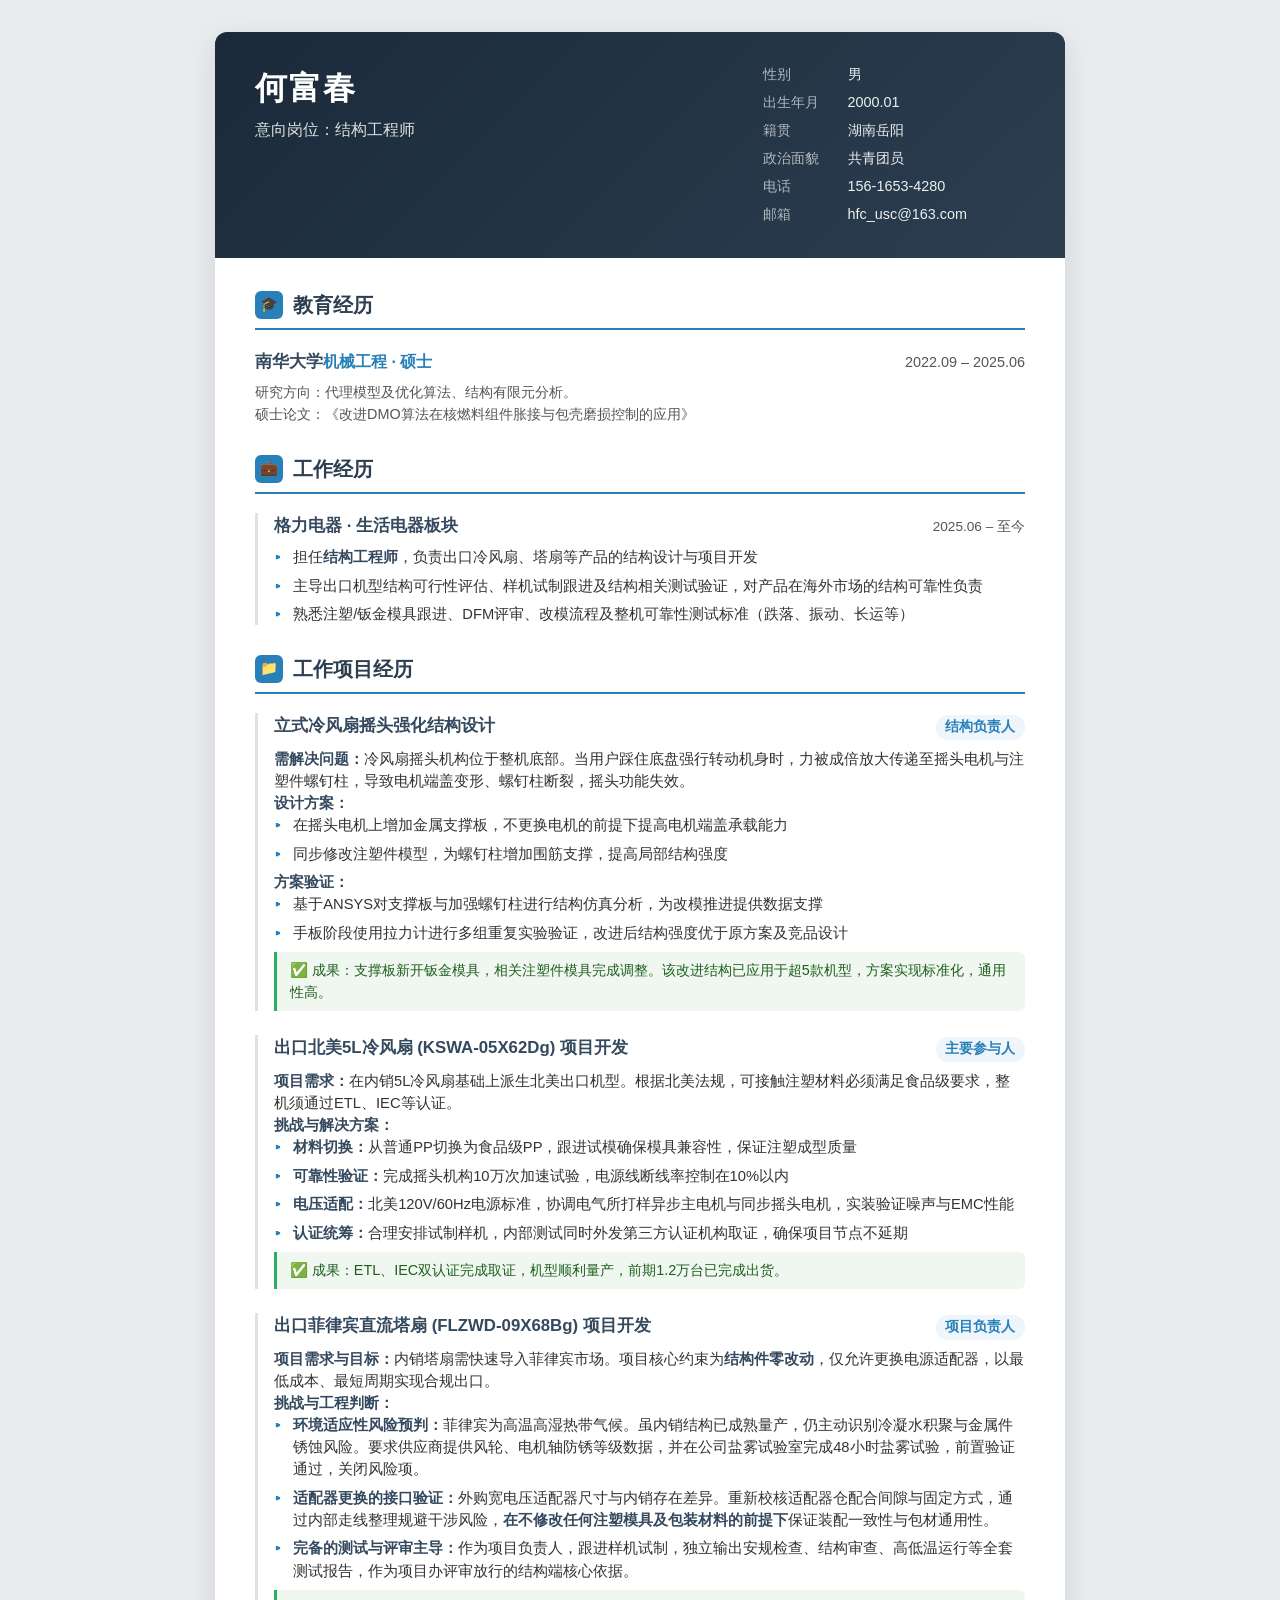
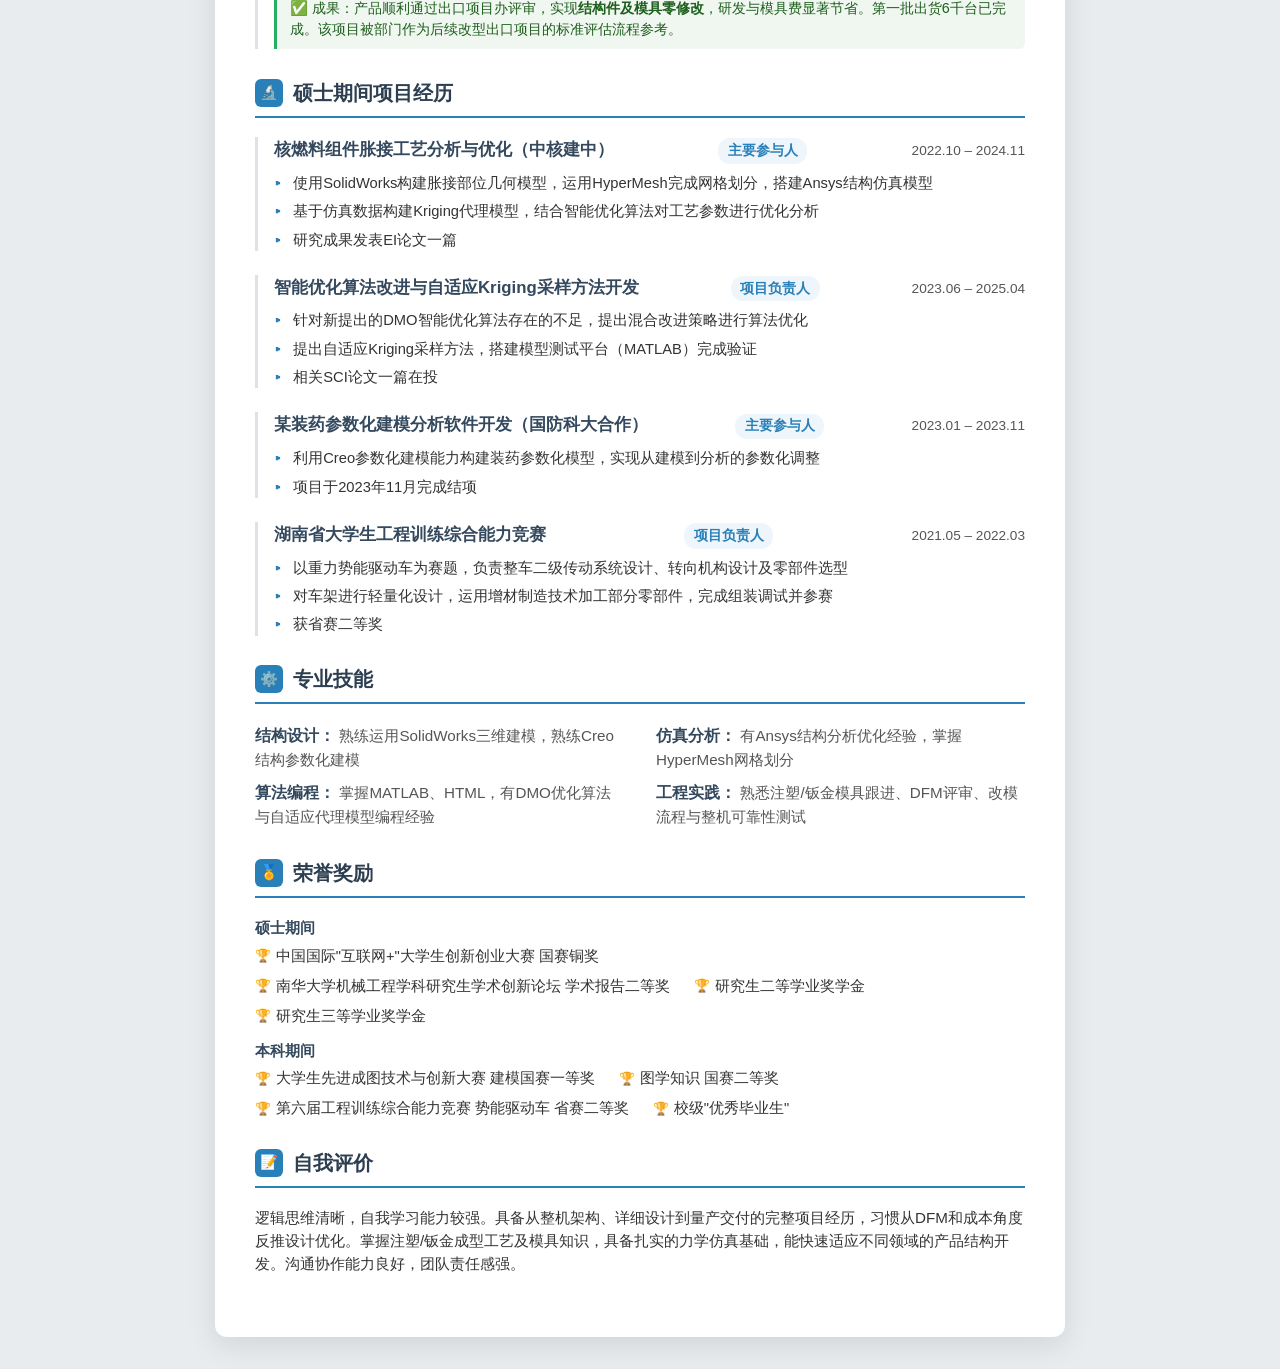
==== index.html @ a24432b2 "Add files via upload" ====
<!DOCTYPE html>
<html lang="zh-CN">
<head>
    <meta charset="UTF-8">
    <meta name="viewport" content="width=device-width, initial-scale=1.0">
    <title>何富春 - 结构设计工程师简历</title>
    <style>
        :root {
            --primary: #2c3e50;
            --secondary: #34495e;
            --accent: #2980b9;
            --light-bg: #f8f9fa;
            --border: #dee2e6;
            --text: #333;
            --text-light: #555;
            --white: #ffffff;
            --font-main: 'Segoe UI', 'PingFang SC', 'Microsoft YaHei', 'Helvetica Neue', sans-serif;
            --font-heading: 'PingFang SC', 'Microsoft YaHei', 'Helvetica Neue', sans-serif;
            --radius: 8px;
            --shadow: 0 2px 8px rgba(0,0,0,0.06);
        }

        * {
            margin: 0;
            padding: 0;
            box-sizing: border-box;
        }

        body {
            font-family: var(--font-main);
            color: var(--text);
            background: #e9ecef;
            display: flex;
            justify-content: center;
            padding: 2rem 1rem;
            line-height: 1.5;
        }

        .resume {
            max-width: 850px;
            width: 100%;
            background: var(--white);
            border-radius: 12px;
            box-shadow: 0 8px 30px rgba(0,0,0,0.1);
            overflow: hidden;
        }

        /* Header */
        .header {
            background: linear-gradient(135deg, #1a2a3a 0%, #2c3e50 100%);
            color: var(--white);
            padding: 2rem 2.5rem;
            display: flex;
            justify-content: space-between;
            align-items: flex-start;
            flex-wrap: wrap;
            gap: 1.5rem;
        }

        .header-left h1 {
            font-family: var(--font-heading);
            font-size: 2rem;
            font-weight: 700;
            letter-spacing: 2px;
        }

        .header-left .subtitle {
            font-size: 1rem;
            opacity: 0.85;
            margin-top: 0.35rem;
            font-weight: 400;
        }

        .header-right {
            display: grid;
            grid-template-columns: auto auto;
            gap: 0.4rem 1.8rem;
            font-size: 0.9rem;
            opacity: 0.92;
            justify-content: left;
        }

        .header-right .label {
            font-weight: 300;
            opacity: 0.7;
        }

        .header-right span:not(.label) {
            font-weight: 500;
        }
       .img-call img{
            height: 160px;
       }

        /* Section Title */
        .section-title {
            display: flex;
            align-items: center;
            gap: 0.6rem;
            font-family: var(--font-heading);
            font-size: 1.25rem;
            font-weight: 700;
            color: var(--primary);
            margin-bottom: 1.2rem;
            padding-bottom: 0.5rem;
            border-bottom: 2px solid var(--accent);
        }

        .section-title .icon {
            width: 28px;
            height: 28px;
            background: var(--accent);
            color: white;
            border-radius: 6px;
            display: flex;
            align-items: center;
            justify-content: center;
            font-size: 0.9rem;
        }

        /* Main Content */
        .content {
            padding: 2rem 2.5rem;
        }

        .section {
            margin-bottom: 1.8rem;
        }

        /* Education */
        .edu-item {
            display: flex;
            justify-content: space-between;
            align-items: baseline;
            flex-wrap: wrap;
            margin-bottom: 0.5rem;
        }

        .edu-item .school {
            font-weight: 700;
            font-size: 1.05rem;
            color: var(--secondary);
        }

        .edu-item .degree {
            color: var(--accent);
            font-weight: 600;
        }

        .edu-item .date {
            font-size: 0.9rem;
            color: var(--text-light);
            margin-left: auto;
        }

        .edu-desc {
            color: var(--text-light);
            font-size: 0.9rem;
            margin-top: 0.2rem;
        }

        /* Work & Project Items */
        .item {
            margin-bottom: 1.5rem;
            padding-left: 1rem;
            border-left: 3px solid var(--border);
            transition: border-color 0.2s;
        }

        .item:hover {
            border-left-color: var(--accent);
        }

        .item-header {
            display: flex;
            justify-content: space-between;
            align-items: baseline;
            flex-wrap: wrap;
            margin-bottom: 0.5rem;
        }

        .item-title {
            font-weight: 700;
            font-size: 1.05rem;
            color: var(--secondary);
        }

        .item-role {
            font-weight: 600;
            color: var(--accent);
            font-size: 0.85rem;
            background: #eef5fb;
            padding: 0.15rem 0.6rem;
            border-radius: 12px;
            white-space: nowrap;
        }

        .item-date {
            font-size: 0.85rem;
            color: var(--text-light);
        }

        .item-body {
            color: var(--text);
            font-size: 0.92rem;
        }

        .item-body ul {
            list-style: none;
            padding: 0;
        }

        .item-body ul li {
            position: relative;
            padding-left: 1.2rem;
            margin-bottom: 0.4rem;
        }

        .item-body ul li::before {
            content: "▸";
            position: absolute;
            left: 0;
            color: var(--accent);
            font-weight: bold;
        }

        .item-body .highlight {
            font-weight: 600;
            color: var(--secondary);
        }

        .item-body .result-box {
            margin-top: 0.5rem;
            background: #f0f7f0;
            border-left: 3px solid #27ae60;
            padding: 0.5rem 0.8rem;
            border-radius: 0 6px 6px 0;
            font-weight: 500;
            color: #1e5f1e;
            font-size: 0.9rem;
        }

        /* Skills */
        .skills-grid {
            display: grid;
            grid-template-columns: 1fr 1fr;
            gap: 0.6rem 2rem;
        }

        .skill-cat {
            font-weight: 700;
            color: var(--secondary);
        }

        .skill-desc {
            color: var(--text-light);
            font-size: 0.95rem;
        }

        /* Awards */
        .award-list {
            display: flex;
            flex-wrap: wrap;
            gap: 0.5rem 1.5rem;
        }

        .award-item {
            font-size: 0.92rem;
            color: var(--text);
            display: flex;
            align-items: center;
            gap: 0.3rem;
        }

        .award-item::before {
            content: "🏆";
            font-size: 0.8rem;
        }

        .sub-section-title {
            font-weight: 700;
            color: var(--secondary);
            margin-top: 0.8rem;
            margin-bottom: 0.3rem;
            font-size: 0.95rem;
        }

        @media print {
            body {
                background: white;
                padding: 0;
            }
            .resume {
                box-shadow: none;
                border-radius: 0;
                max-width: 100%;
            }
        }

        @media (max-width: 600px) {
            .header {
                padding: 1.5rem;
            }
            .content {
                padding: 1.5rem;
            }
            .header-right {
                grid-template-columns: 1fr;
            }
            .skills-grid {
                grid-template-columns: 1fr;
            }
        }
    </style>
</head>
<body>
    <div class="resume">

        <!-- Header -->
        <div class="header">
            <div class="header-left">
                <h1>何富春</h1>
                <div class="subtitle">意向岗位：结构工程师</div>
            </div>
            <div></div>
            <div></div>
            <div></div>
            <div></div>
            <div></div>
            <div class="header-right">
                <span class="label">性别</span><span>男</span>
                <span class="label">出生年月</span><span>2000.01</span>
                <span class="label">籍贯</span><span>湖南岳阳</span>
                <span class="label">政治面貌</span><span>共青团员</span>
                <span class="label">电话</span><span>156-1653-4280</span>
                <span class="label">邮箱</span><span>hfc_usc@163.com</span>
            </div>
            <div class="img-call">
                <img src="/HFC/img1.png" alt="">
            </div>
        </div>

        <!-- Content -->
        <div class="content">

            <!-- 教育经历 -->
            <div class="section">
                <div class="section-title">
                    <span class="icon">🎓</span> 教育经历
                </div>
                <div class="edu-item">
                    <span class="school">南华大学</span>
                    <span class="degree">机械工程 · 硕士</span>
                    <span class="date">2022.09 – 2025.06</span>
                </div>
                <div class="edu-desc">
                    研究方向：代理模型及优化算法、结构有限元分析。<br>
                    硕士论文：《改进DMO算法在核燃料组件胀接与包壳磨损控制的应用》
                </div>
            </div>

            <!-- 工作经历（新增） -->
            <div class="section">
                <div class="section-title">
                    <span class="icon">💼</span> 工作经历
                </div>
                <div class="item">
                    <div class="item-header">
                        <span class="item-title">格力电器 · 生活电器板块</span>
                        <span class="item-date">2025.06 – 至今</span>
                    </div>
                    <div class="item-body">
                        <ul>
                            <li>担任<span class="highlight">结构工程师</span>，负责出口冷风扇、塔扇等产品的结构设计与项目开发</li>
                            <li>主导出口机型结构可行性评估、样机试制跟进及结构相关测试验证，对产品在海外市场的结构可靠性负责</li>
                            <li>熟悉注塑/钣金模具跟进、DFM评审、改模流程及整机可靠性测试标准（跌落、振动、长运等）</li>
                        </ul>
                    </div>
                </div>
            </div>

            <!-- 工作项目经历 -->
            <div class="section">
                <div class="section-title">
                    <span class="icon">📁</span> 工作项目经历
                </div>

                <!-- 项目1：摇头结构强化 -->
                <div class="item">
                    <div class="item-header">
                        <span class="item-title">立式冷风扇摇头强化结构设计</span>
                        <span class="item-role">结构负责人</span>
                    </div>
                    <div class="item-body">
                        <p><span class="highlight">需解决问题：</span>冷风扇摇头机构位于整机底部。当用户踩住底盘强行转动机身时，力被成倍放大传递至摇头电机与注塑件螺钉柱，导致电机端盖变形、螺钉柱断裂，摇头功能失效。</p>
                        <p><span class="highlight">设计方案：</span></p>
                        <ul>
                            <li>在摇头电机上增加金属支撑板，不更换电机的前提下提高电机端盖承载能力</li>
                            <li>同步修改注塑件模型，为螺钉柱增加围筋支撑，提高局部结构强度</li>
                        </ul>
                        <p><span class="highlight">方案验证：</span></p>
                        <ul>
                            <li>基于ANSYS对支撑板与加强螺钉柱进行结构仿真分析，为改模推进提供数据支撑</li>
                            <li>手板阶段使用拉力计进行多组重复实验验证，改进后结构强度优于原方案及竞品设计</li>
                        </ul>
                        <div class="result-box">
                            ✅ 成果：支撑板新开钣金模具，相关注塑件模具完成调整。该改进结构已应用于超5款机型，方案实现标准化，通用性高。
                        </div>
                    </div>
                </div>

                <!-- 项目2：出口北美冷风扇 -->
                <div class="item">
                    <div class="item-header">
                        <span class="item-title">出口北美5L冷风扇 (KSWA-05X62Dg) 项目开发</span>
                        <span class="item-role">主要参与人</span>
                    </div>
                    <div class="item-body">
                        <p><span class="highlight">项目需求：</span>在内销5L冷风扇基础上派生北美出口机型。根据北美法规，可接触注塑材料必须满足食品级要求，整机须通过ETL、IEC等认证。</p>
                        <p><span class="highlight">挑战与解决方案：</span></p>
                        <ul>
                            <li><span class="highlight">材料切换：</span>从普通PP切换为食品级PP，跟进试模确保模具兼容性，保证注塑成型质量</li>
                            <li><span class="highlight">可靠性验证：</span>完成摇头机构10万次加速试验，电源线断线率控制在10%以内</li>
                            <li><span class="highlight">电压适配：</span>北美120V/60Hz电源标准，协调电气所打样异步主电机与同步摇头电机，实装验证噪声与EMC性能</li>
                            <li><span class="highlight">认证统筹：</span>合理安排试制样机，内部测试同时外发第三方认证机构取证，确保项目节点不延期</li>
                        </ul>
                        <div class="result-box">
                            ✅ 成果：ETL、IEC双认证完成取证，机型顺利量产，前期1.2万台已完成出货。
                        </div>
                    </div>
                </div>

                <!-- 项目3：出口菲律宾直流塔扇（重点优化） -->
                <div class="item">
                    <div class="item-header">
                        <span class="item-title">出口菲律宾直流塔扇 (FLZWD-09X68Bg) 项目开发</span>
                        <span class="item-role">项目负责人</span>
                    </div>
                    <div class="item-body">
                        <p><span class="highlight">项目需求与目标：</span>内销塔扇需快速导入菲律宾市场。项目核心约束为<span class="highlight">结构件零改动</span>，仅允许更换电源适配器，以最低成本、最短周期实现合规出口。</p>
                        <p><span class="highlight">挑战与工程判断：</span></p>
                        <ul>
                            <li><span class="highlight">环境适应性风险预判：</span>菲律宾为高温高湿热带气候。虽内销结构已成熟量产，仍主动识别冷凝水积聚与金属件锈蚀风险。要求供应商提供风轮、电机轴防锈等级数据，并在公司盐雾试验室完成48小时盐雾试验，前置验证通过，关闭风险项。</li>
                            <li><span class="highlight">适配器更换的接口验证：</span>外购宽电压适配器尺寸与内销存在差异。重新校核适配器仓配合间隙与固定方式，通过内部走线整理规避干涉风险，<span class="highlight">在不修改任何注塑模具及包装材料的前提下</span>保证装配一致性与包材通用性。</li>
                            <li><span class="highlight">完备的测试与评审主导：</span>作为项目负责人，跟进样机试制，独立输出安规检查、结构审查、高低温运行等全套测试报告，作为项目办评审放行的结构端核心依据。</li>
                        </ul>
                        <div class="result-box">
                            ✅ 成果：产品顺利通过出口项目办评审，实现<strong>结构件及模具零修改</strong>，研发与模具费显著节省。第一批出货6千台已完成。该项目被部门作为后续改型出口项目的标准评估流程参考。
                        </div>
                    </div>
                </div>
            </div>

            <!-- 硕士期间项目经历 -->
            <div class="section">
                <div class="section-title">
                    <span class="icon">🔬</span> 硕士期间项目经历
                </div>

                <div class="item">
                    <div class="item-header">
                        <span class="item-title">核燃料组件胀接工艺分析与优化（中核建中）</span>
                        <span class="item-role">主要参与人</span>
                        <span class="item-date">2022.10 – 2024.11</span>
                    </div>
                    <div class="item-body">
                        <ul>
                            <li>使用SolidWorks构建胀接部位几何模型，运用HyperMesh完成网格划分，搭建Ansys结构仿真模型</li>
                            <li>基于仿真数据构建Kriging代理模型，结合智能优化算法对工艺参数进行优化分析</li>
                            <li>研究成果发表EI论文一篇</li>
                        </ul>
                    </div>
                </div>

                <div class="item">
                    <div class="item-header">
                        <span class="item-title">智能优化算法改进与自适应Kriging采样方法开发</span>
                        <span class="item-role">项目负责人</span>
                        <span class="item-date">2023.06 – 2025.04</span>
                    </div>
                    <div class="item-body">
                        <ul>
                            <li>针对新提出的DMO智能优化算法存在的不足，提出混合改进策略进行算法优化</li>
                            <li>提出自适应Kriging采样方法，搭建模型测试平台（MATLAB）完成验证</li>
                            <li>相关SCI论文一篇在投</li>
                        </ul>
                    </div>
                </div>

                <div class="item">
                    <div class="item-header">
                        <span class="item-title">某装药参数化建模分析软件开发（国防科大合作）</span>
                        <span class="item-role">主要参与人</span>
                        <span class="item-date">2023.01 – 2023.11</span>
                    </div>
                    <div class="item-body">
                        <ul>
                            <li>利用Creo参数化建模能力构建装药参数化模型，实现从建模到分析的参数化调整</li>
                            <li>项目于2023年11月完成结项</li>
                        </ul>
                    </div>
                </div>

                <div class="item">
                    <div class="item-header">
                        <span class="item-title">湖南省大学生工程训练综合能力竞赛</span>
                        <span class="item-role">项目负责人</span>
                        <span class="item-date">2021.05 – 2022.03</span>
                    </div>
                    <div class="item-body">
                        <ul>
                            <li>以重力势能驱动车为赛题，负责整车二级传动系统设计、转向机构设计及零部件选型</li>
                            <li>对车架进行轻量化设计，运用增材制造技术加工部分零部件，完成组装调试并参赛</li>
                            <li>获省赛二等奖</li>
                        </ul>
                    </div>
                </div>
            </div>

            <!-- 专业技能 -->
            <div class="section">
                <div class="section-title">
                    <span class="icon">⚙️</span> 专业技能
                </div>
                <div class="skills-grid">
                    <div>
                        <span class="skill-cat">结构设计：</span>
                        <span class="skill-desc">熟练运用SolidWorks三维建模，熟练Creo结构参数化建模</span>
                    </div>
                    <div>
                        <span class="skill-cat">仿真分析：</span>
                        <span class="skill-desc">有Ansys结构分析优化经验，掌握HyperMesh网格划分</span>
                    </div>
                    <div>
                        <span class="skill-cat">算法编程：</span>
                        <span class="skill-desc">掌握MATLAB、HTML，有DMO优化算法与自适应代理模型编程经验</span>
                    </div>
                    <div>
                        <span class="skill-cat">工程实践：</span>
                        <span class="skill-desc">熟悉注塑/钣金模具跟进、DFM评审、改模流程与整机可靠性测试</span>
                    </div>
                </div>
            </div>

            <!-- 荣誉奖励 -->
            <div class="section">
                <div class="section-title">
                    <span class="icon">🏅</span> 荣誉奖励
                </div>
                <div class="sub-section-title">硕士期间</div>
                <div class="award-list">
                    <span class="award-item">中国国际"互联网+"大学生创新创业大赛 国赛铜奖</span>
                    <span class="award-item">南华大学机械工程学科研究生学术创新论坛 学术报告二等奖</span>
                    <span class="award-item">研究生二等学业奖学金</span>
                    <span class="award-item">研究生三等学业奖学金</span>
                </div>
                <div class="sub-section-title">本科期间</div>
                <div class="award-list">
                    <span class="award-item">大学生先进成图技术与创新大赛 建模国赛一等奖</span>
                    <span class="award-item">图学知识 国赛二等奖</span>
                    <span class="award-item">第六届工程训练综合能力竞赛 势能驱动车 省赛二等奖</span>
                    <span class="award-item">校级"优秀毕业生"</span>
                </div>
            </div>

            <!-- 自我评价 -->
            <div class="section">
                <div class="section-title">
                    <span class="icon">📝</span> 自我评价
                </div>
                <p style="font-size:0.95rem; color:var(--text);">
                    逻辑思维清晰，自我学习能力较强。具备从整机架构、详细设计到量产交付的完整项目经历，习惯从DFM和成本角度反推设计优化。掌握注塑/钣金成型工艺及模具知识，具备扎实的力学仿真基础，能快速适应不同领域的产品结构开发。沟通协作能力良好，团队责任感强。
                </p>
            </div>

        </div>
    </div>
</body>
</html>
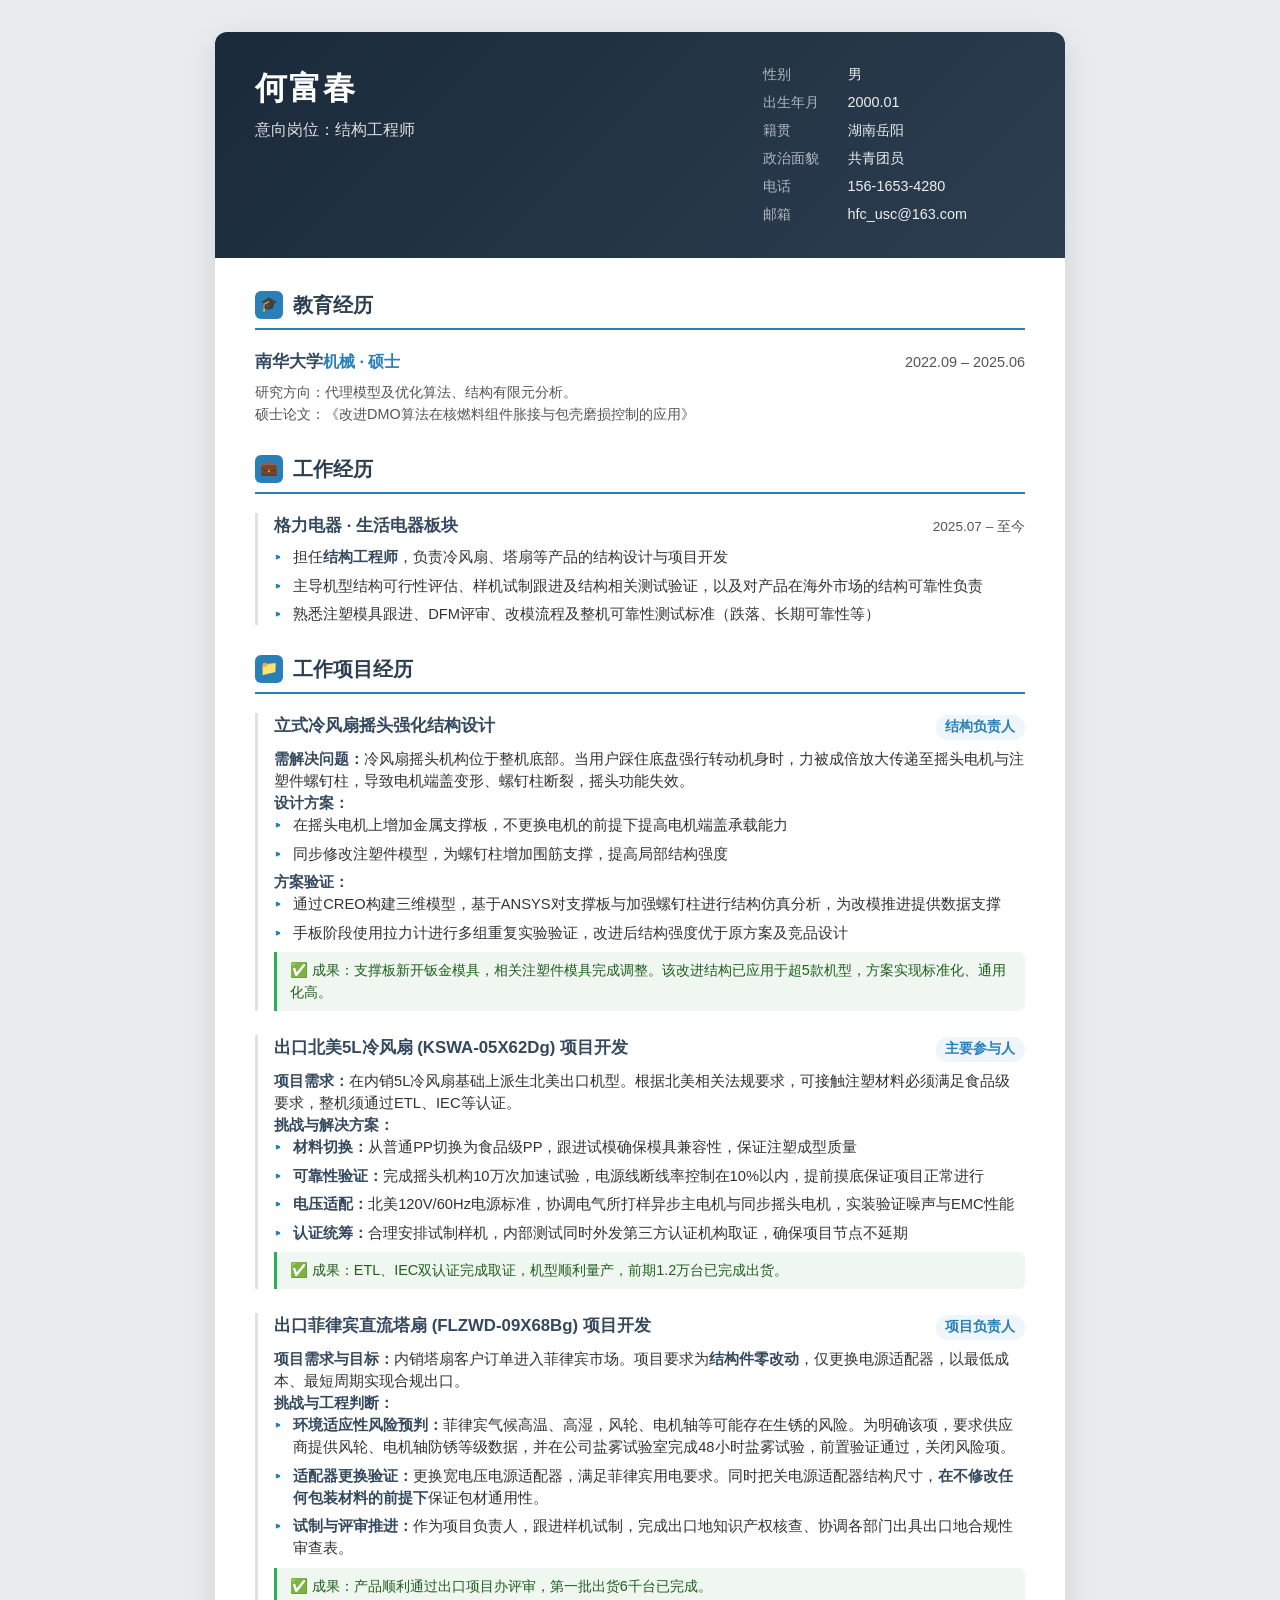
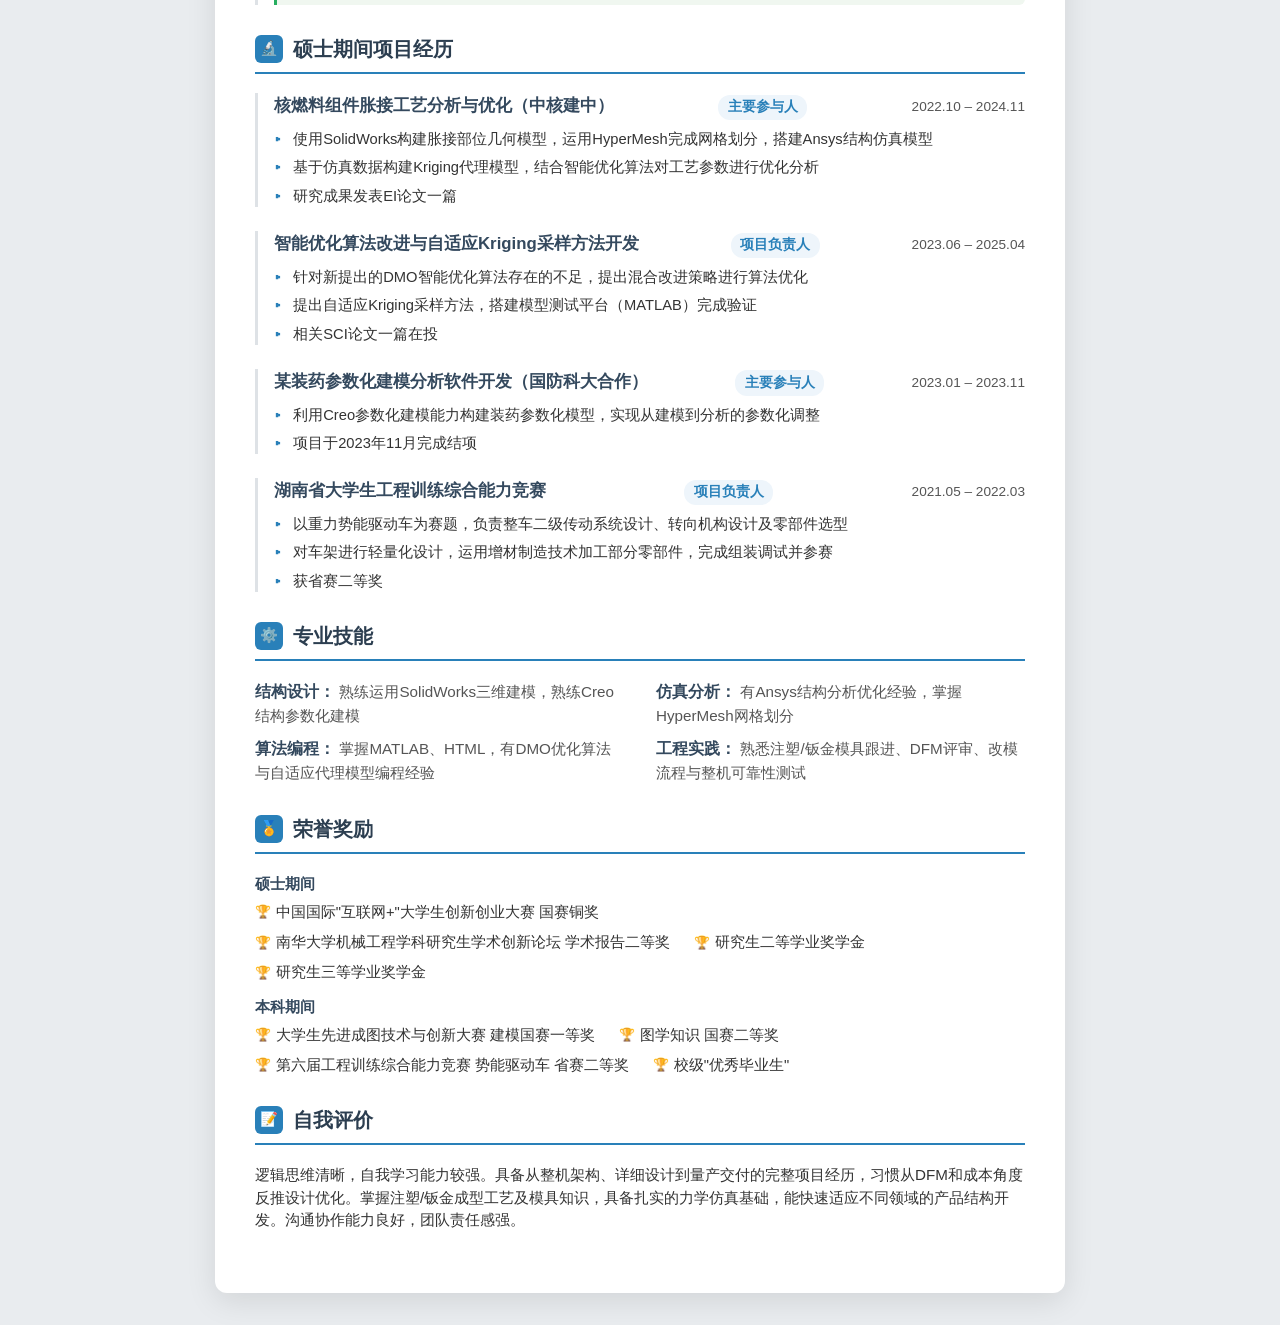
==== commit f09ecb3e: "Add files via upload" ====
--- a/index.html
+++ b/index.html
@@ -350,7 +350,7 @@
                 </div>
                 <div class="edu-item">
                     <span class="school">南华大学</span>
-                    <span class="degree">机械工程 · 硕士</span>
+                    <span class="degree">机械 · 硕士</span>
                     <span class="date">2022.09 – 2025.06</span>
                 </div>
                 <div class="edu-desc">
@@ -367,13 +367,13 @@
                 <div class="item">
                     <div class="item-header">
                         <span class="item-title">格力电器 · 生活电器板块</span>
-                        <span class="item-date">2025.06 – 至今</span>
-                    </div>
-                    <div class="item-body">
-                        <ul>
-                            <li>担任<span class="highlight">结构工程师</span>，负责出口冷风扇、塔扇等产品的结构设计与项目开发</li>
-                            <li>主导出口机型结构可行性评估、样机试制跟进及结构相关测试验证，对产品在海外市场的结构可靠性负责</li>
-                            <li>熟悉注塑/钣金模具跟进、DFM评审、改模流程及整机可靠性测试标准（跌落、振动、长运等）</li>
+                        <span class="item-date">2025.07 – 至今</span>
+                    </div>
+                    <div class="item-body">
+                        <ul>
+                            <li>担任<span class="highlight">结构工程师</span>，负责冷风扇、塔扇等产品的结构设计与项目开发</li>
+                            <li>主导机型结构可行性评估、样机试制跟进及结构相关测试验证，以及对产品在海外市场的结构可靠性负责</li>
+                            <li>熟悉注塑模具跟进、DFM评审、改模流程及整机可靠性测试标准（跌落、长期可靠性等）</li>
                         </ul>
                     </div>
                 </div>
@@ -400,11 +400,11 @@
                         </ul>
                         <p><span class="highlight">方案验证：</span></p>
                         <ul>
-                            <li>基于ANSYS对支撑板与加强螺钉柱进行结构仿真分析，为改模推进提供数据支撑</li>
+                            <li>通过CREO构建三维模型，基于ANSYS对支撑板与加强螺钉柱进行结构仿真分析，为改模推进提供数据支撑</li>
                             <li>手板阶段使用拉力计进行多组重复实验验证，改进后结构强度优于原方案及竞品设计</li>
                         </ul>
                         <div class="result-box">
-                            ✅ 成果：支撑板新开钣金模具，相关注塑件模具完成调整。该改进结构已应用于超5款机型，方案实现标准化，通用性高。
+                            ✅ 成果：支撑板新开钣金模具，相关注塑件模具完成调整。该改进结构已应用于超5款机型，方案实现标准化、通用化高。
                         </div>
                     </div>
                 </div>
@@ -416,11 +416,11 @@
                         <span class="item-role">主要参与人</span>
                     </div>
                     <div class="item-body">
-                        <p><span class="highlight">项目需求：</span>在内销5L冷风扇基础上派生北美出口机型。根据北美法规，可接触注塑材料必须满足食品级要求，整机须通过ETL、IEC等认证。</p>
+                        <p><span class="highlight">项目需求：</span>在内销5L冷风扇基础上派生北美出口机型。根据北美相关法规要求，可接触注塑材料必须满足食品级要求，整机须通过ETL、IEC等认证。</p>
                         <p><span class="highlight">挑战与解决方案：</span></p>
                         <ul>
                             <li><span class="highlight">材料切换：</span>从普通PP切换为食品级PP，跟进试模确保模具兼容性，保证注塑成型质量</li>
-                            <li><span class="highlight">可靠性验证：</span>完成摇头机构10万次加速试验，电源线断线率控制在10%以内</li>
+                            <li><span class="highlight">可靠性验证：</span>完成摇头机构10万次加速试验，电源线断线率控制在10%以内，提前摸底保证项目正常进行</li>
                             <li><span class="highlight">电压适配：</span>北美120V/60Hz电源标准，协调电气所打样异步主电机与同步摇头电机，实装验证噪声与EMC性能</li>
                             <li><span class="highlight">认证统筹：</span>合理安排试制样机，内部测试同时外发第三方认证机构取证，确保项目节点不延期</li>
                         </ul>
@@ -437,15 +437,15 @@
                         <span class="item-role">项目负责人</span>
                     </div>
                     <div class="item-body">
-                        <p><span class="highlight">项目需求与目标：</span>内销塔扇需快速导入菲律宾市场。项目核心约束为<span class="highlight">结构件零改动</span>，仅允许更换电源适配器，以最低成本、最短周期实现合规出口。</p>
+                        <p><span class="highlight">项目需求与目标：</span>内销塔扇客户订单进入菲律宾市场。项目要求为<span class="highlight">结构件零改动</span>，仅更换电源适配器，以最低成本、最短周期实现合规出口。</p>
                         <p><span class="highlight">挑战与工程判断：</span></p>
                         <ul>
-                            <li><span class="highlight">环境适应性风险预判：</span>菲律宾为高温高湿热带气候。虽内销结构已成熟量产，仍主动识别冷凝水积聚与金属件锈蚀风险。要求供应商提供风轮、电机轴防锈等级数据，并在公司盐雾试验室完成48小时盐雾试验，前置验证通过，关闭风险项。</li>
-                            <li><span class="highlight">适配器更换的接口验证：</span>外购宽电压适配器尺寸与内销存在差异。重新校核适配器仓配合间隙与固定方式，通过内部走线整理规避干涉风险，<span class="highlight">在不修改任何注塑模具及包装材料的前提下</span>保证装配一致性与包材通用性。</li>
-                            <li><span class="highlight">完备的测试与评审主导：</span>作为项目负责人，跟进样机试制，独立输出安规检查、结构审查、高低温运行等全套测试报告，作为项目办评审放行的结构端核心依据。</li>
+                            <li><span class="highlight">环境适应性风险预判：</span>菲律宾气候高温、高湿，风轮、电机轴等可能存在生锈的风险。为明确该项，要求供应商提供风轮、电机轴防锈等级数据，并在公司盐雾试验室完成48小时盐雾试验，前置验证通过，关闭风险项。</li>
+                            <li><span class="highlight">适配器更换验证：</span>更换宽电压电源适配器，满足菲律宾用电要求。同时把关电源适配器结构尺寸，<span class="highlight">在不修改任何包装材料的前提下</span>保证包材通用性。</li>
+                            <li><span class="highlight">试制与评审推进：</span>作为项目负责人，跟进样机试制，完成出口地知识产权核查、协调各部门出具出口地合规性审查表。</li>
                         </ul>
                         <div class="result-box">
-                            ✅ 成果：产品顺利通过出口项目办评审，实现<strong>结构件及模具零修改</strong>，研发与模具费显著节省。第一批出货6千台已完成。该项目被部门作为后续改型出口项目的标准评估流程参考。
+                            ✅ 成果：产品顺利通过出口项目办评审，第一批出货6千台已完成。
                         </div>
                     </div>
                 </div>
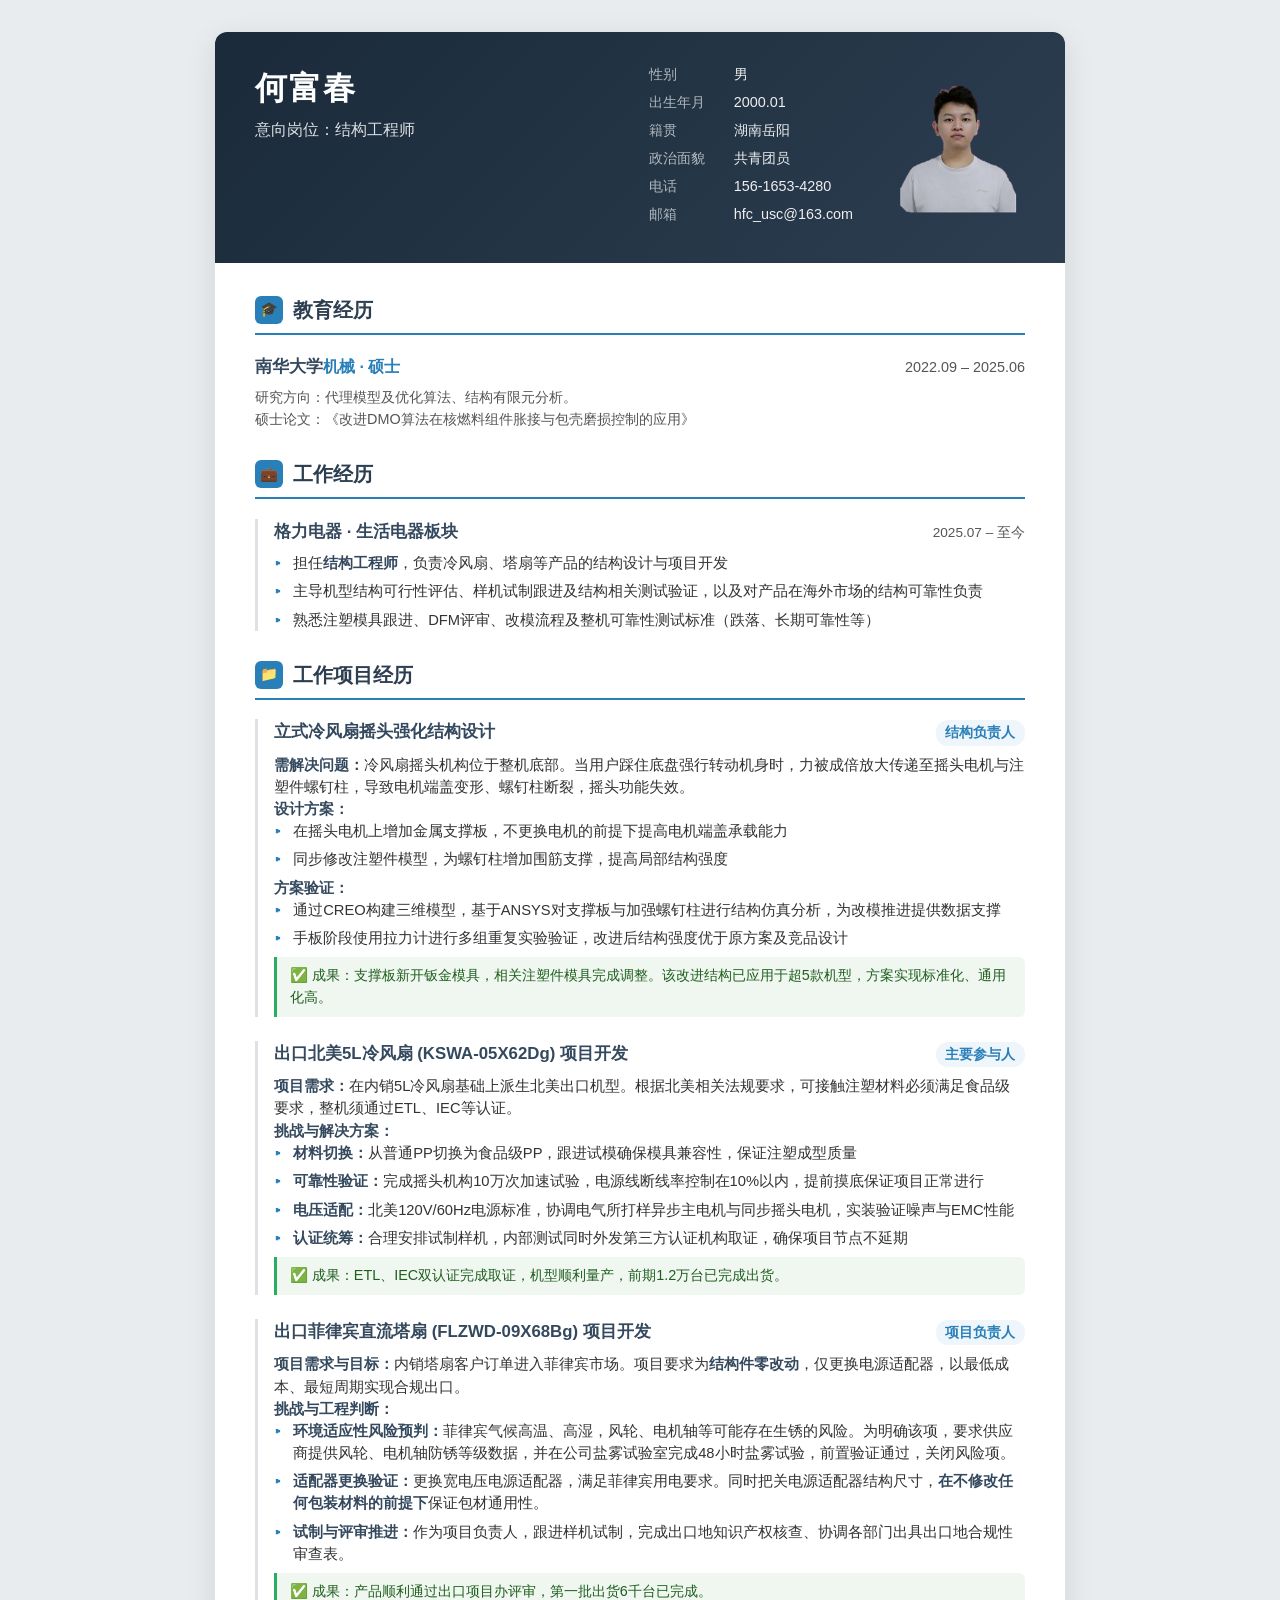
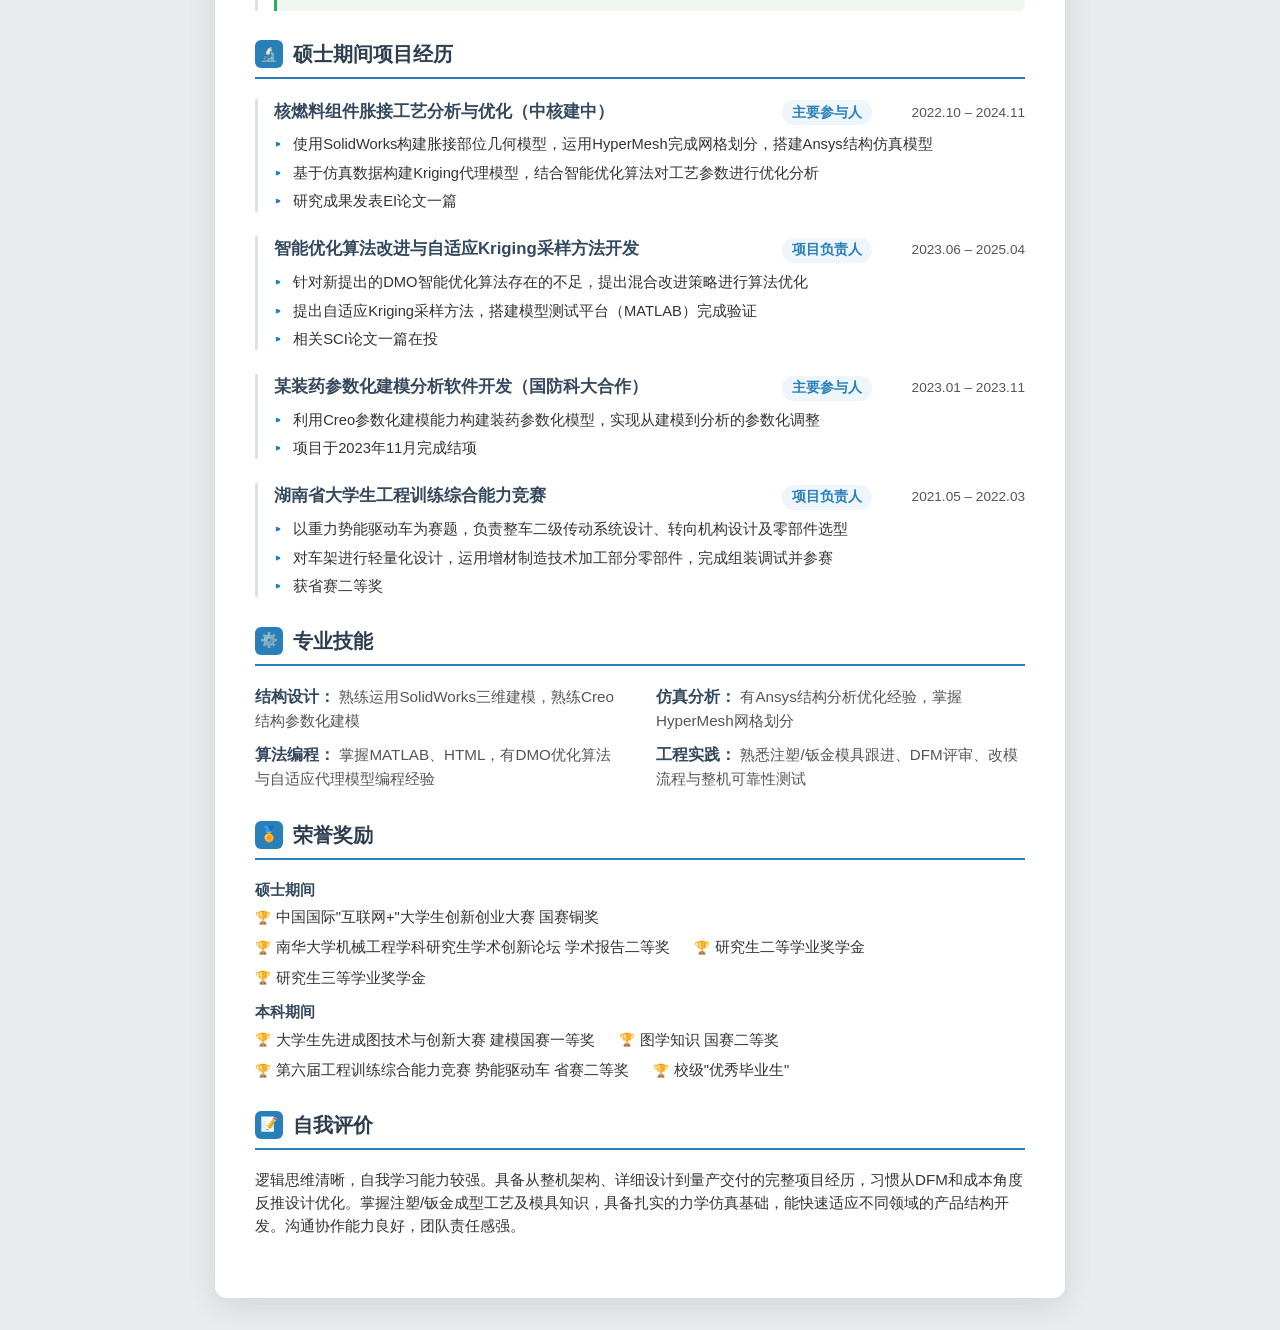
==== commit ecf31bab: "Add files via upload 修改硕士期间的负责人相关标签，通过修改CSS文件中的margin-right，使得弹性盒子内的第一个盒子贴住左边，第二个和第三个之间保持固定间距，成功美化了网" ====
--- a/index.html
+++ b/index.html
@@ -178,6 +178,19 @@
             flex-wrap: wrap;
             margin-bottom: 0.5rem;
         }
+        .learn-header{
+            display: flex;
+            justify-content: space-between;
+            align-items: baseline;
+            flex-wrap: wrap;
+            margin-bottom: 0.5rem;
+        }
+        .learn-header >:first-child{
+            margin-right: auto;
+        }
+        .learn-header > :nth-child(2) {
+             margin-right: 40px;   /* 固定间距，可以改成任意值，如 1rem, 16px 等 */
+        }
 
         .item-title {
             font-weight: 700;
@@ -311,6 +324,14 @@
                 grid-template-columns: 1fr;
             }
         }
+        /* 推荐写法：同时兼容新旧浏览器 */
+        @media print {
+        * {
+            -webkit-print-color-adjust: exact !important; /* 用于 Chrome、Safari、Edge */
+            print-color-adjust: exact !important;        /* 现代浏览器标准属性 */
+        }
+        }
+
     </style>
 </head>
 <body>
@@ -336,7 +357,7 @@
                 <span class="label">邮箱</span><span>hfc_usc@163.com</span>
             </div>
             <div class="img-call">
-                <img src="/HFC/img1.png" alt="">
+                <img src="img1.png" alt="">
             </div>
         </div>
 
@@ -458,9 +479,9 @@
                 </div>
 
                 <div class="item">
-                    <div class="item-header">
+                    <div class="learn-header">
                         <span class="item-title">核燃料组件胀接工艺分析与优化（中核建中）</span>
-                        <span class="item-role">主要参与人</span>
+                        <span class="item-role" >主要参与人</span>
                         <span class="item-date">2022.10 – 2024.11</span>
                     </div>
                     <div class="item-body">
@@ -473,7 +494,7 @@
                 </div>
 
                 <div class="item">
-                    <div class="item-header">
+                    <div class="learn-header">
                         <span class="item-title">智能优化算法改进与自适应Kriging采样方法开发</span>
                         <span class="item-role">项目负责人</span>
                         <span class="item-date">2023.06 – 2025.04</span>
@@ -488,7 +509,7 @@
                 </div>
 
                 <div class="item">
-                    <div class="item-header">
+                    <div class="learn-header">
                         <span class="item-title">某装药参数化建模分析软件开发（国防科大合作）</span>
                         <span class="item-role">主要参与人</span>
                         <span class="item-date">2023.01 – 2023.11</span>
@@ -502,7 +523,7 @@
                 </div>
 
                 <div class="item">
-                    <div class="item-header">
+                    <div class="learn-header">
                         <span class="item-title">湖南省大学生工程训练综合能力竞赛</span>
                         <span class="item-role">项目负责人</span>
                         <span class="item-date">2021.05 – 2022.03</span>
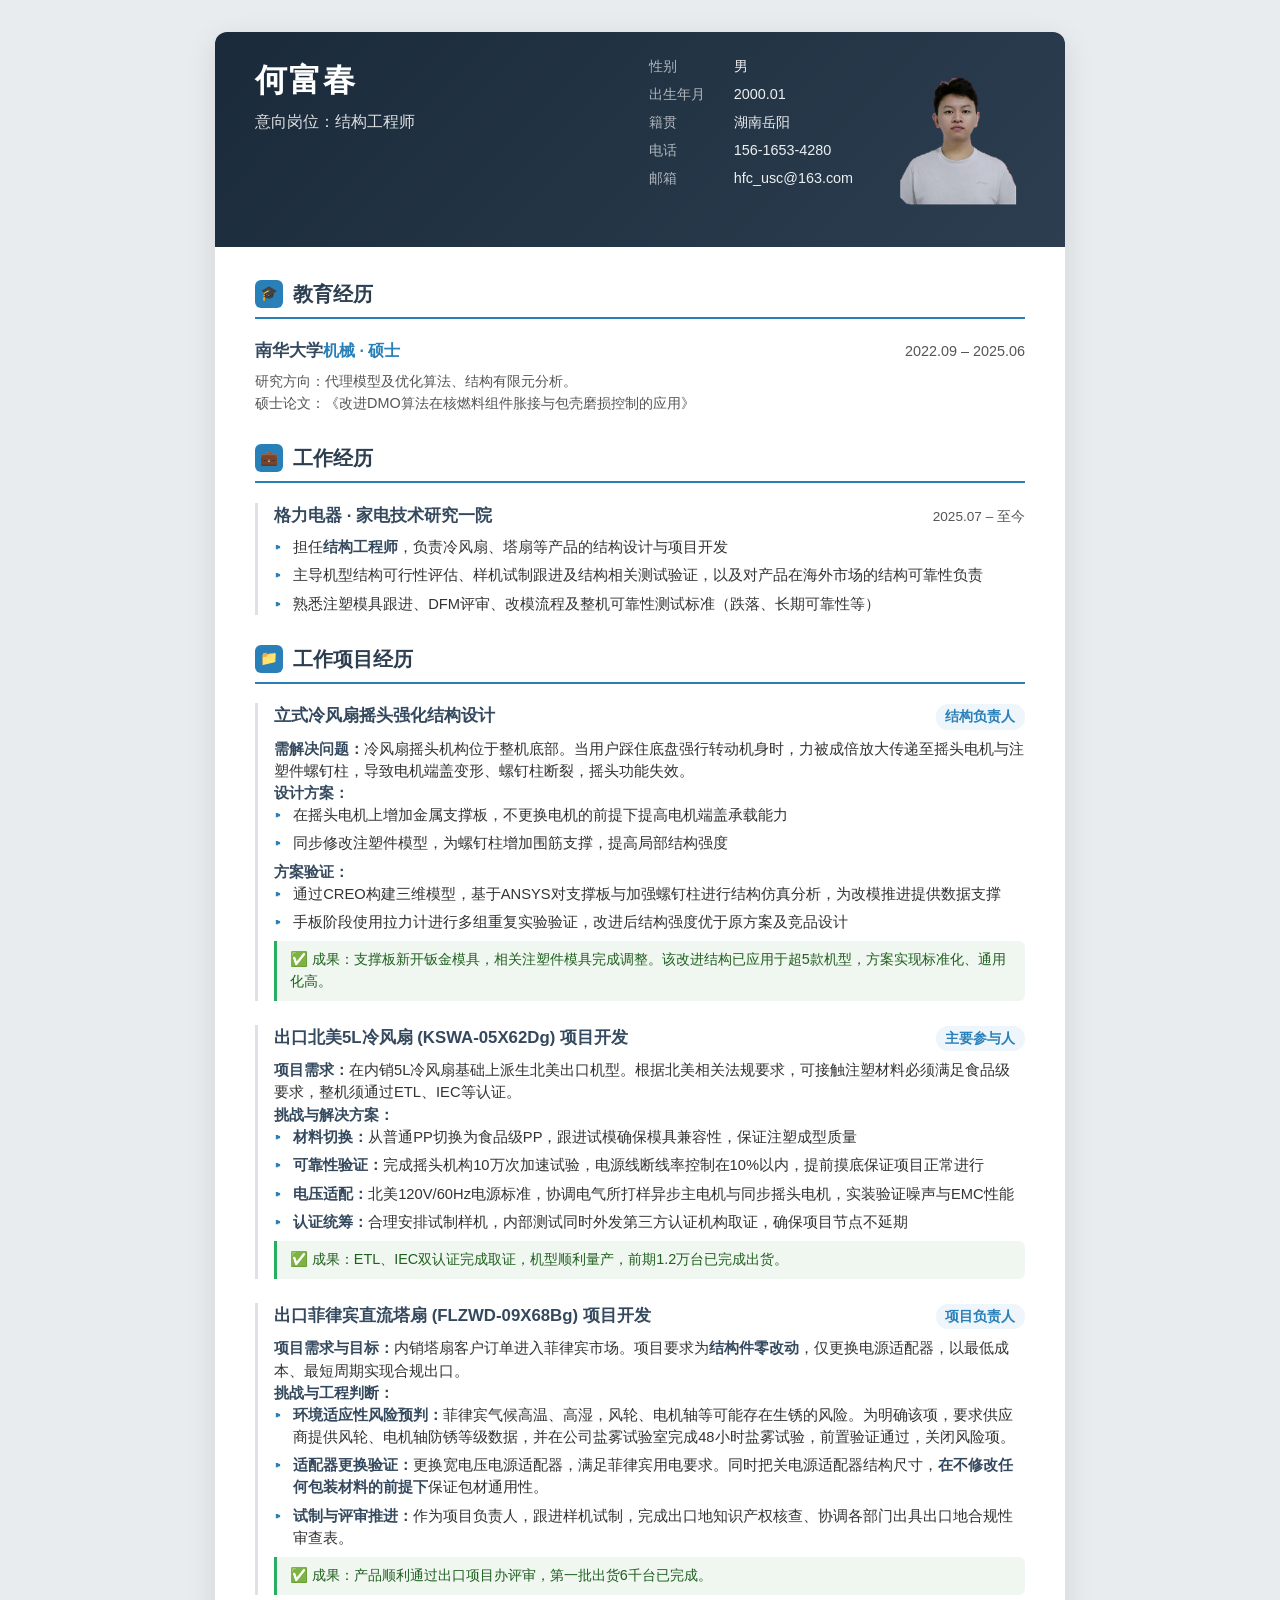
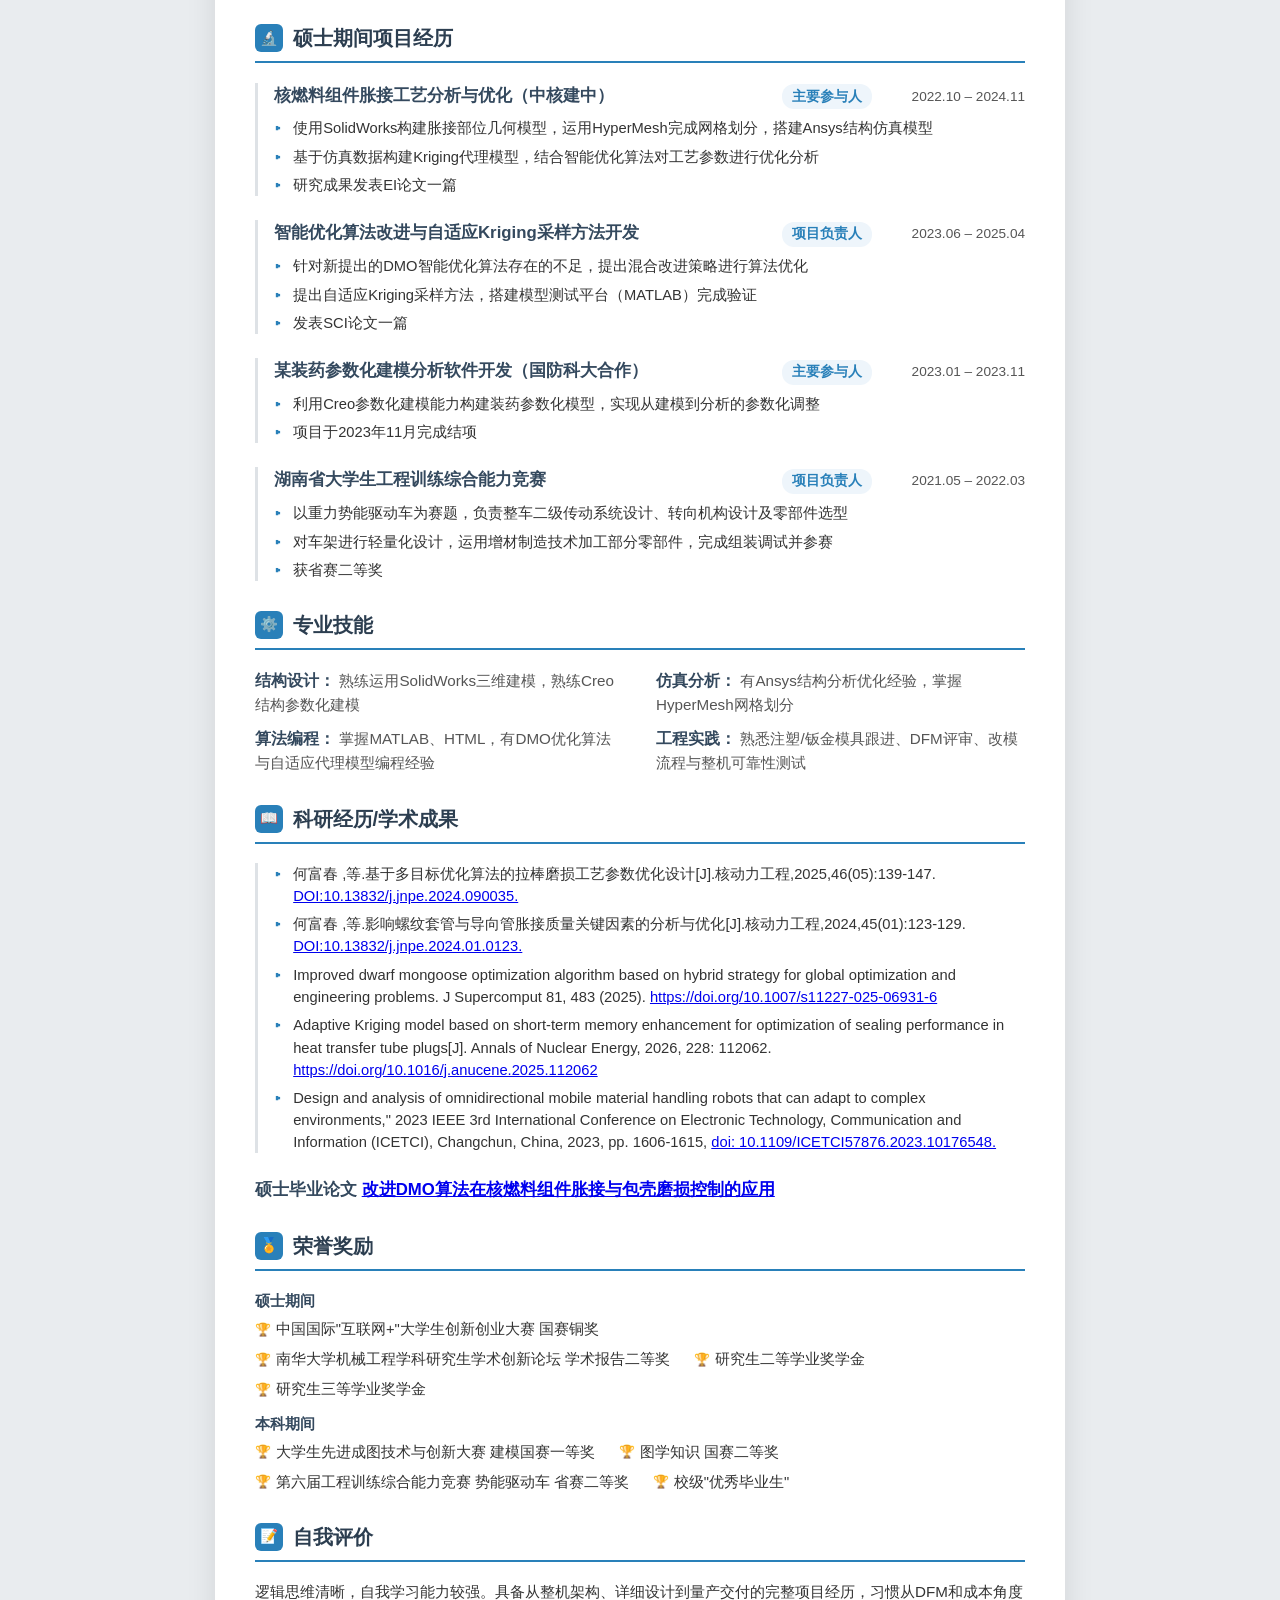
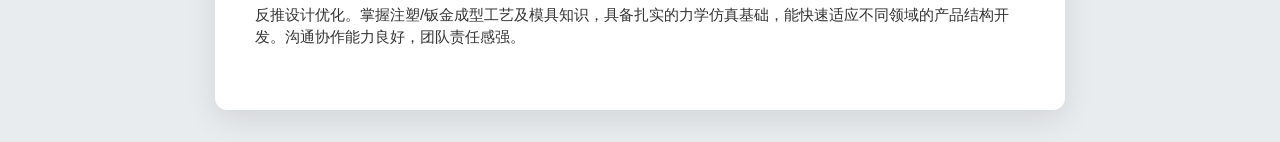
==== commit ecc5c860: "Add files via upload 增加   硕士期间论文" ====
--- a/index.html
+++ b/index.html
@@ -49,7 +49,7 @@
         .header {
             background: linear-gradient(135deg, #1a2a3a 0%, #2c3e50 100%);
             color: var(--white);
-            padding: 2rem 2.5rem;
+            padding: 1.5rem 2.5rem;
             display: flex;
             justify-content: space-between;
             align-items: flex-start;
@@ -352,7 +352,7 @@
                 <span class="label">性别</span><span>男</span>
                 <span class="label">出生年月</span><span>2000.01</span>
                 <span class="label">籍贯</span><span>湖南岳阳</span>
-                <span class="label">政治面貌</span><span>共青团员</span>
+                <!-- <span class="label">政治面貌</span><span>共青团员</span> -->
                 <span class="label">电话</span><span>156-1653-4280</span>
                 <span class="label">邮箱</span><span>hfc_usc@163.com</span>
             </div>
@@ -387,7 +387,7 @@
                 </div>
                 <div class="item">
                     <div class="item-header">
-                        <span class="item-title">格力电器 · 生活电器板块</span>
+                        <span class="item-title">格力电器 · 家电技术研究一院</span>
                         <span class="item-date">2025.07 – 至今</span>
                     </div>
                     <div class="item-body">
@@ -503,7 +503,7 @@
                         <ul>
                             <li>针对新提出的DMO智能优化算法存在的不足，提出混合改进策略进行算法优化</li>
                             <li>提出自适应Kriging采样方法，搭建模型测试平台（MATLAB）完成验证</li>
-                            <li>相关SCI论文一篇在投</li>
+                            <li>发表SCI论文一篇</li>
                         </ul>
                     </div>
                 </div>
@@ -562,6 +562,35 @@
                     </div>
                 </div>
             </div>
+
+            <!-- 科研经历/学术成果 -->
+            <div class="section">
+                <div class="section-title">
+                    <span class="icon">📖</span> 科研经历/学术成果
+                </div>
+                <div class="item">
+                    <div class="item-body">
+                        <ul>
+                            <li> 何富春 ,等.基于多目标优化算法的拉棒磨损工艺参数优化设计[J].核动力工程,2025,46(05):139-147.
+                                <a href="./paper/基于多目标优化算法的拉棒磨损工艺参数优化设计-何富春.pdf" target="_blank">DOI:10.13832/j.jnpe.2024.090035.</a> </li>
+                            <li> 何富春 ,等.影响螺纹套管与导向管胀接质量关键因素的分析与优化[J].核动力工程,2024,45(01):123-129.
+                                <a href="./paper/影响螺纹套管与导向管胀接质量关键因素的分析与优化-何富春.pdf" target="_blank">DOI:10.13832/j.jnpe.2024.01.0123.</a> </li>
+                            <li> Improved dwarf mongoose optimization algorithm based on hybrid strategy for global optimization and engineering problems. J Supercomput 81, 483 (2025). 
+                                <a href="./paper/Improved dwarf mongoose optimization algorithm based on hybrid strategy for global optimization and engineering problems.pdf" target="_blank">https://doi.org/10.1007/s11227-025-06931-6</a> </li>
+                            <li> Adaptive Kriging model based on short-term memory enhancement for optimization of sealing performance in heat transfer tube plugs[J]. Annals of Nuclear Energy, 2026, 228: 112062.
+                                <a href="./paper/Adaptive Kriging model based on short-term memory enhancement for optimization of sealing performance in heat transfer tube plugs.pdf" target="_blank"> https://doi.org/10.1016/j.anucene.2025.112062</a> </li>
+                            <li> Design and analysis of omnidirectional mobile material handling robots that can adapt to complex environments," 2023 IEEE 3rd International Conference on Electronic Technology, Communication and Information (ICETCI), Changchun, China, 2023, pp. 1606-1615, 
+                                <a href="./paper/Design and analysis of omnidirectional mobile material handling robots that can adapt to complex environments.pdf" target="_blank">doi: 10.1109/ICETCI57876.2023.10176548.</a> </li>
+                        </ul>
+                    </div>
+                </div>
+                <div class="learn-header">
+                    <span class="item-title">硕士毕业论文 <a href="./paper/改进DMO算法在核燃料组件胀接与包壳磨损控制的应用.pdf">改进DMO算法在核燃料组件胀接与包壳磨损控制的应用</a></span>
+                </div>
+            </div>
+
+
+
 
             <!-- 荣誉奖励 -->
             <div class="section">
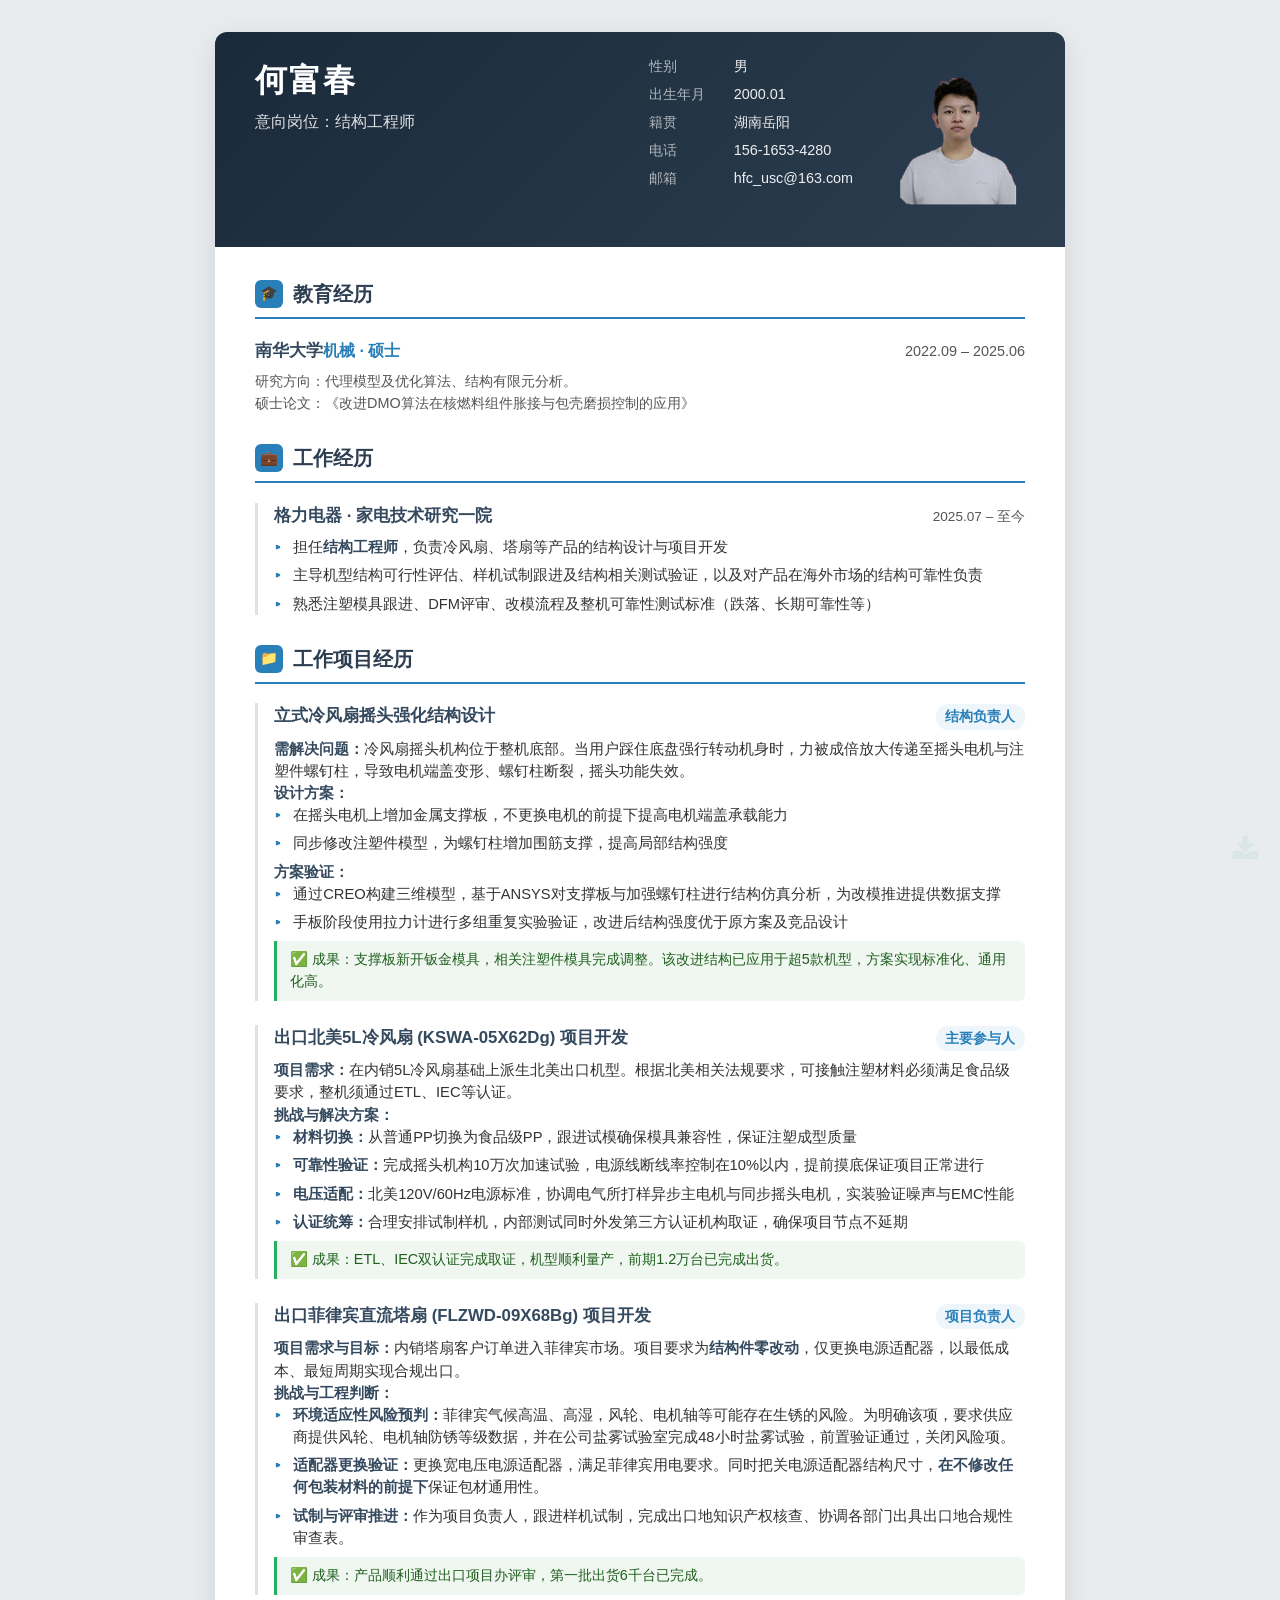
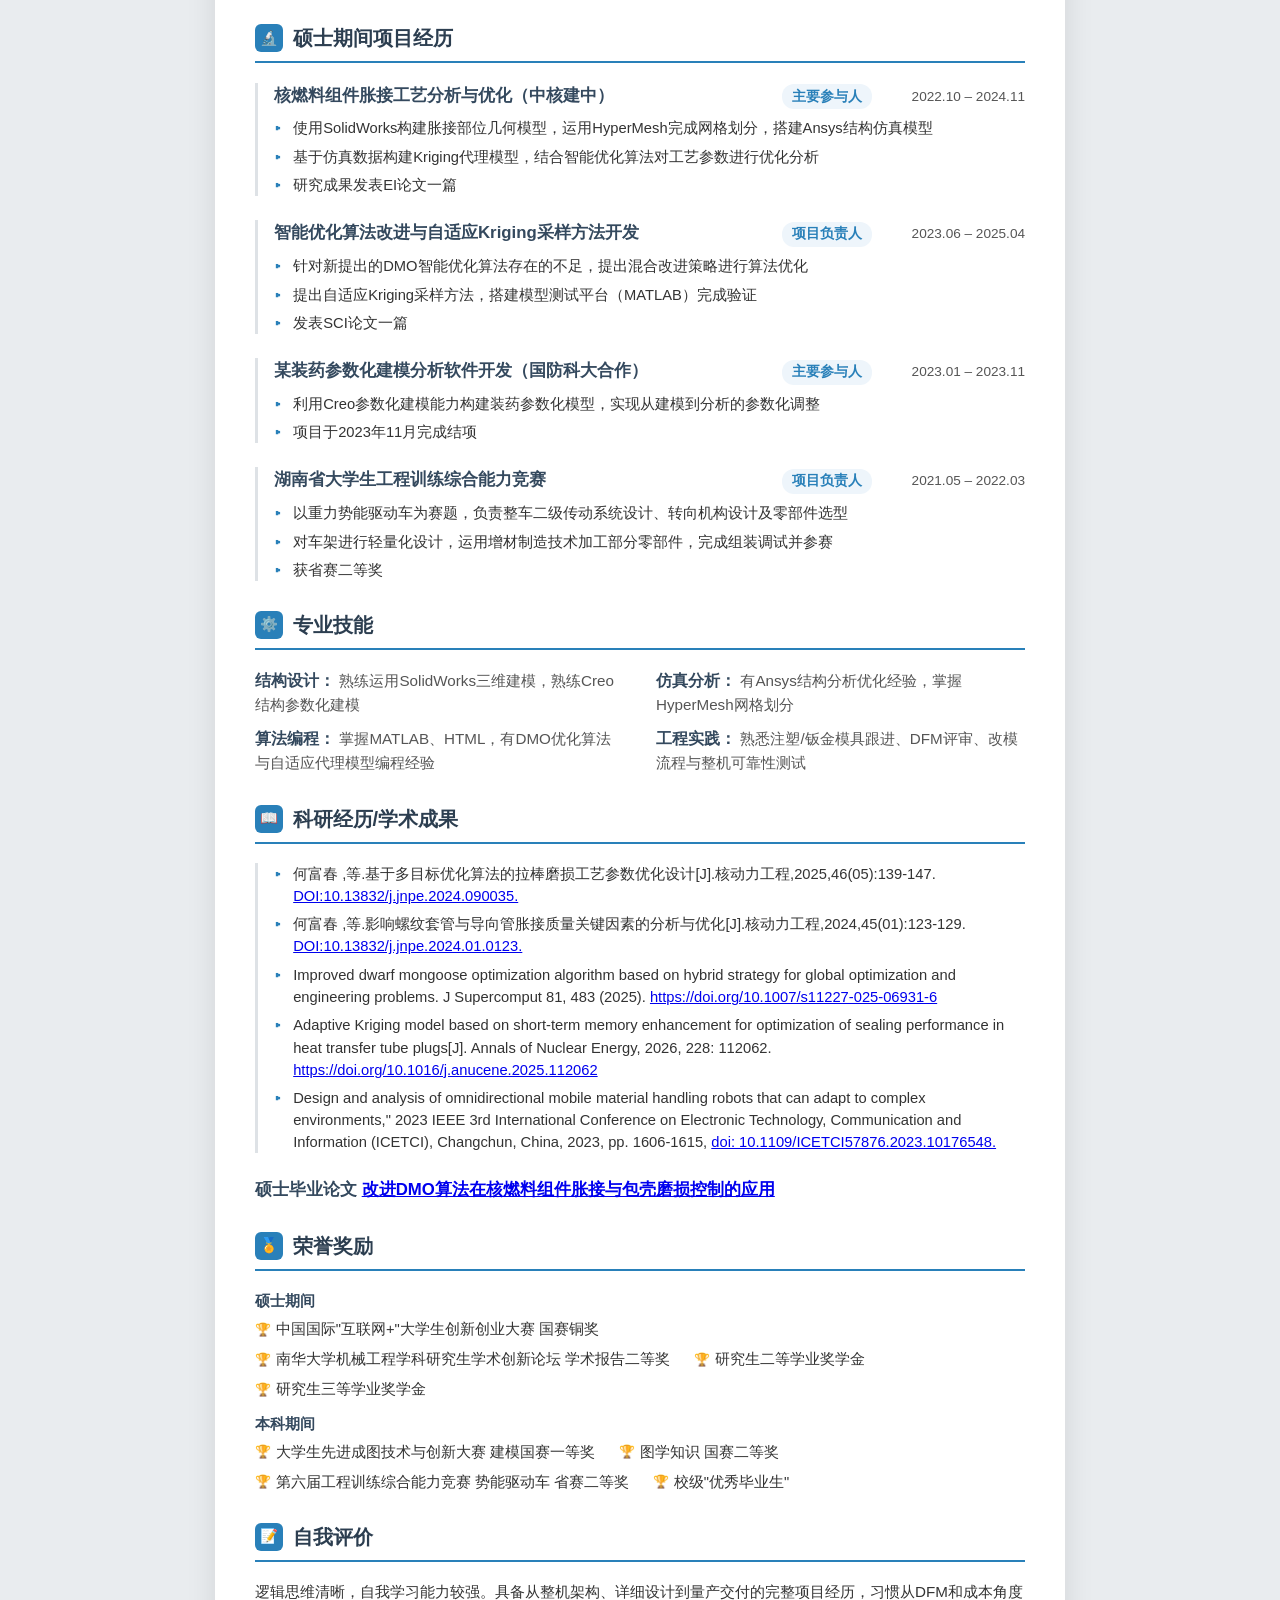
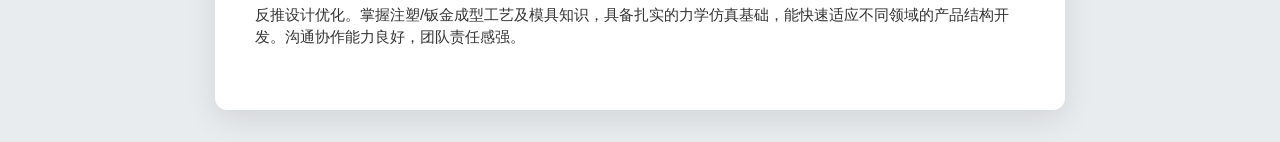
==== commit 8d616051: "Add files via upload 更新PDF简历下载、网页返回顶部功能。修复一些问题" ====
--- a/index.html
+++ b/index.html
@@ -4,335 +4,8 @@
     <meta charset="UTF-8">
     <meta name="viewport" content="width=device-width, initial-scale=1.0">
     <title>何富春 - 结构设计工程师简历</title>
-    <style>
-        :root {
-            --primary: #2c3e50;
-            --secondary: #34495e;
-            --accent: #2980b9;
-            --light-bg: #f8f9fa;
-            --border: #dee2e6;
-            --text: #333;
-            --text-light: #555;
-            --white: #ffffff;
-            --font-main: 'Segoe UI', 'PingFang SC', 'Microsoft YaHei', 'Helvetica Neue', sans-serif;
-            --font-heading: 'PingFang SC', 'Microsoft YaHei', 'Helvetica Neue', sans-serif;
-            --radius: 8px;
-            --shadow: 0 2px 8px rgba(0,0,0,0.06);
-        }
-
-        * {
-            margin: 0;
-            padding: 0;
-            box-sizing: border-box;
-        }
-
-        body {
-            font-family: var(--font-main);
-            color: var(--text);
-            background: #e9ecef;
-            display: flex;
-            justify-content: center;
-            padding: 2rem 1rem;
-            line-height: 1.5;
-        }
-
-        .resume {
-            max-width: 850px;
-            width: 100%;
-            background: var(--white);
-            border-radius: 12px;
-            box-shadow: 0 8px 30px rgba(0,0,0,0.1);
-            overflow: hidden;
-        }
-
-        /* Header */
-        .header {
-            background: linear-gradient(135deg, #1a2a3a 0%, #2c3e50 100%);
-            color: var(--white);
-            padding: 1.5rem 2.5rem;
-            display: flex;
-            justify-content: space-between;
-            align-items: flex-start;
-            flex-wrap: wrap;
-            gap: 1.5rem;
-        }
-
-        .header-left h1 {
-            font-family: var(--font-heading);
-            font-size: 2rem;
-            font-weight: 700;
-            letter-spacing: 2px;
-        }
-
-        .header-left .subtitle {
-            font-size: 1rem;
-            opacity: 0.85;
-            margin-top: 0.35rem;
-            font-weight: 400;
-        }
-
-        .header-right {
-            display: grid;
-            grid-template-columns: auto auto;
-            gap: 0.4rem 1.8rem;
-            font-size: 0.9rem;
-            opacity: 0.92;
-            justify-content: left;
-        }
-
-        .header-right .label {
-            font-weight: 300;
-            opacity: 0.7;
-        }
-
-        .header-right span:not(.label) {
-            font-weight: 500;
-        }
-       .img-call img{
-            height: 160px;
-       }
-
-        /* Section Title */
-        .section-title {
-            display: flex;
-            align-items: center;
-            gap: 0.6rem;
-            font-family: var(--font-heading);
-            font-size: 1.25rem;
-            font-weight: 700;
-            color: var(--primary);
-            margin-bottom: 1.2rem;
-            padding-bottom: 0.5rem;
-            border-bottom: 2px solid var(--accent);
-        }
-
-        .section-title .icon {
-            width: 28px;
-            height: 28px;
-            background: var(--accent);
-            color: white;
-            border-radius: 6px;
-            display: flex;
-            align-items: center;
-            justify-content: center;
-            font-size: 0.9rem;
-        }
-
-        /* Main Content */
-        .content {
-            padding: 2rem 2.5rem;
-        }
-
-        .section {
-            margin-bottom: 1.8rem;
-        }
-
-        /* Education */
-        .edu-item {
-            display: flex;
-            justify-content: space-between;
-            align-items: baseline;
-            flex-wrap: wrap;
-            margin-bottom: 0.5rem;
-        }
-
-        .edu-item .school {
-            font-weight: 700;
-            font-size: 1.05rem;
-            color: var(--secondary);
-        }
-
-        .edu-item .degree {
-            color: var(--accent);
-            font-weight: 600;
-        }
-
-        .edu-item .date {
-            font-size: 0.9rem;
-            color: var(--text-light);
-            margin-left: auto;
-        }
-
-        .edu-desc {
-            color: var(--text-light);
-            font-size: 0.9rem;
-            margin-top: 0.2rem;
-        }
-
-        /* Work & Project Items */
-        .item {
-            margin-bottom: 1.5rem;
-            padding-left: 1rem;
-            border-left: 3px solid var(--border);
-            transition: border-color 0.2s;
-        }
-
-        .item:hover {
-            border-left-color: var(--accent);
-        }
-
-        .item-header {
-            display: flex;
-            justify-content: space-between;
-            align-items: baseline;
-            flex-wrap: wrap;
-            margin-bottom: 0.5rem;
-        }
-        .learn-header{
-            display: flex;
-            justify-content: space-between;
-            align-items: baseline;
-            flex-wrap: wrap;
-            margin-bottom: 0.5rem;
-        }
-        .learn-header >:first-child{
-            margin-right: auto;
-        }
-        .learn-header > :nth-child(2) {
-             margin-right: 40px;   /* 固定间距，可以改成任意值，如 1rem, 16px 等 */
-        }
-
-        .item-title {
-            font-weight: 700;
-            font-size: 1.05rem;
-            color: var(--secondary);
-        }
-
-        .item-role {
-            font-weight: 600;
-            color: var(--accent);
-            font-size: 0.85rem;
-            background: #eef5fb;
-            padding: 0.15rem 0.6rem;
-            border-radius: 12px;
-            white-space: nowrap;
-        }
-
-        .item-date {
-            font-size: 0.85rem;
-            color: var(--text-light);
-        }
-
-        .item-body {
-            color: var(--text);
-            font-size: 0.92rem;
-        }
-
-        .item-body ul {
-            list-style: none;
-            padding: 0;
-        }
-
-        .item-body ul li {
-            position: relative;
-            padding-left: 1.2rem;
-            margin-bottom: 0.4rem;
-        }
-
-        .item-body ul li::before {
-            content: "▸";
-            position: absolute;
-            left: 0;
-            color: var(--accent);
-            font-weight: bold;
-        }
-
-        .item-body .highlight {
-            font-weight: 600;
-            color: var(--secondary);
-        }
-
-        .item-body .result-box {
-            margin-top: 0.5rem;
-            background: #f0f7f0;
-            border-left: 3px solid #27ae60;
-            padding: 0.5rem 0.8rem;
-            border-radius: 0 6px 6px 0;
-            font-weight: 500;
-            color: #1e5f1e;
-            font-size: 0.9rem;
-        }
-
-        /* Skills */
-        .skills-grid {
-            display: grid;
-            grid-template-columns: 1fr 1fr;
-            gap: 0.6rem 2rem;
-        }
-
-        .skill-cat {
-            font-weight: 700;
-            color: var(--secondary);
-        }
-
-        .skill-desc {
-            color: var(--text-light);
-            font-size: 0.95rem;
-        }
-
-        /* Awards */
-        .award-list {
-            display: flex;
-            flex-wrap: wrap;
-            gap: 0.5rem 1.5rem;
-        }
-
-        .award-item {
-            font-size: 0.92rem;
-            color: var(--text);
-            display: flex;
-            align-items: center;
-            gap: 0.3rem;
-        }
-
-        .award-item::before {
-            content: "🏆";
-            font-size: 0.8rem;
-        }
-
-        .sub-section-title {
-            font-weight: 700;
-            color: var(--secondary);
-            margin-top: 0.8rem;
-            margin-bottom: 0.3rem;
-            font-size: 0.95rem;
-        }
-
-        @media print {
-            body {
-                background: white;
-                padding: 0;
-            }
-            .resume {
-                box-shadow: none;
-                border-radius: 0;
-                max-width: 100%;
-            }
-        }
-
-        @media (max-width: 600px) {
-            .header {
-                padding: 1.5rem;
-            }
-            .content {
-                padding: 1.5rem;
-            }
-            .header-right {
-                grid-template-columns: 1fr;
-            }
-            .skills-grid {
-                grid-template-columns: 1fr;
-            }
-        }
-        /* 推荐写法：同时兼容新旧浏览器 */
-        @media print {
-        * {
-            -webkit-print-color-adjust: exact !important; /* 用于 Chrome、Safari、Edge */
-            print-color-adjust: exact !important;        /* 现代浏览器标准属性 */
-        }
-        }
-
-    </style>
+    <link rel="stylesheet" href="./CSS/web_decoration.css">
+    <link rel="stylesheet" href="./icon/font/iconfont.css">
 </head>
 <body>
     <div class="resume">
@@ -622,8 +295,15 @@
                     逻辑思维清晰，自我学习能力较强。具备从整机架构、详细设计到量产交付的完整项目经历，习惯从DFM和成本角度反推设计优化。掌握注塑/钣金成型工艺及模具知识，具备扎实的力学仿真基础，能快速适应不同领域的产品结构开发。沟通协作能力良好，团队责任感强。
                 </p>
             </div>
-
+        </div>
+        <div class="ToTop" >
+            <a style="text-decoration: none;"><span class="iconfont_top icon-a1" id="toTopBtn"></span></a>
+        </div>
+        <div class="download_position">
+            <a href="./paper/何富春 - 结构设计工程师简历.pdf" download="何富春 - 结构工程师简历.pdf" target="_blank" style="text-decoration: none;" title="下载PDF简历"><span class="iconfont_download icon-xiazaitubiao"></span></a>
         </div>
     </div>
+    <script src="./JS/js_script.JS" defer></script>
+    
 </body>
 </html>
--- a/CSS/web_decoration.css
+++ b/CSS/web_decoration.css
@@ -0,0 +1,341 @@
+/* 网页修饰文件   CSS */
+
+:root {
+            --primary: #2c3e50;
+            --secondary: #34495e;
+            --accent: #2980b9;
+            --light-bg: #f8f9fa;
+            --border: #dee2e6;
+            --text: #333;
+            --text-light: #555;
+            --white: #ffffff;
+            --font-main: 'Segoe UI', 'PingFang SC', 'Microsoft YaHei', 'Helvetica Neue', sans-serif;
+            --font-heading: 'PingFang SC', 'Microsoft YaHei', 'Helvetica Neue', sans-serif;
+            --radius: 8px;
+            --shadow: 0 2px 8px rgba(0,0,0,0.06);
+        }
+
+        * {
+            margin: 0;
+            padding: 0;
+            box-sizing: border-box;
+        }
+
+        body {
+            font-family: var(--font-main);
+            color: var(--text);
+            background: #e9ecef;
+            display: flex;
+            justify-content: center;
+            padding: 2rem 1rem;
+            line-height: 1.5;
+        }
+
+        .resume {
+            max-width: 850px;
+            width: 100%;
+            background: var(--white);
+            border-radius: 12px;
+            box-shadow: 0 8px 30px rgba(0,0,0,0.1);
+            overflow: hidden;
+        }
+
+        /* Header */
+        .header {
+            background: linear-gradient(135deg, #1a2a3a 0%, #2c3e50 100%);
+            color: var(--white);
+            padding: 1.5rem 2.5rem;
+            display: flex;
+            justify-content: space-between;
+            align-items: flex-start;
+            flex-wrap: wrap;
+            gap: 1.5rem;
+        }
+
+        .header-left h1 {
+            font-family: var(--font-heading);
+            font-size: 2rem;
+            font-weight: 700;
+            letter-spacing: 2px;
+        }
+
+        .header-left .subtitle {
+            font-size: 1rem;
+            opacity: 0.85;
+            margin-top: 0.35rem;
+            font-weight: 400;
+        }
+
+        .header-right {
+            display: grid;
+            grid-template-columns: auto auto;
+            gap: 0.4rem 1.8rem;
+            font-size: 0.9rem;
+            opacity: 0.92;
+            justify-content: left;
+        }
+
+        .header-right .label {
+            font-weight: 300;
+            opacity: 0.7;
+        }
+
+        .header-right span:not(.label) {
+            font-weight: 500;
+        }
+       .img-call img{
+            height: 160px;
+       }
+
+        /* Section Title */
+        .section-title {
+            display: flex;
+            align-items: center;
+            gap: 0.6rem;
+            font-family: var(--font-heading);
+            font-size: 1.25rem;
+            font-weight: 700;
+            color: var(--primary);
+            margin-bottom: 1.2rem;
+            padding-bottom: 0.5rem;
+            border-bottom: 2px solid var(--accent);
+        }
+
+        .section-title .icon {
+            width: 28px;
+            height: 28px;
+            background: var(--accent);
+            color: white;
+            border-radius: 6px;
+            display: flex;
+            align-items: center;
+            justify-content: center;
+            font-size: 0.9rem;
+        }
+
+        /* Main Content */
+        .content {
+            padding: 2rem 2.5rem;
+        }
+
+        .section {
+            margin-bottom: 1.8rem;
+        }
+
+        /* Education */
+        .edu-item {
+            display: flex;
+            justify-content: space-between;
+            align-items: baseline;
+            flex-wrap: wrap;
+            margin-bottom: 0.5rem;
+        }
+
+        .edu-item .school {
+            font-weight: 700;
+            font-size: 1.05rem;
+            color: var(--secondary);
+        }
+
+        .edu-item .degree {
+            color: var(--accent);
+            font-weight: 600;
+        }
+
+        .edu-item .date {
+            font-size: 0.9rem;
+            color: var(--text-light);
+            margin-left: auto;
+        }
+
+        .edu-desc {
+            color: var(--text-light);
+            font-size: 0.9rem;
+            margin-top: 0.2rem;
+        }
+
+        /* Work & Project Items */
+        .item {
+            margin-bottom: 1.5rem;
+            padding-left: 1rem;
+            border-left: 3px solid var(--border);
+            transition: border-color 0.2s;
+        }
+
+        .item:hover {
+            border-left-color: var(--accent);
+        }
+
+        .item-header {
+            display: flex;
+            justify-content: space-between;
+            align-items: baseline;
+            flex-wrap: wrap;
+            margin-bottom: 0.5rem;
+        }
+        .learn-header{
+            display: flex;
+            justify-content: space-between;
+            align-items: baseline;
+            flex-wrap: wrap;
+            margin-bottom: 0.5rem;
+        }
+        .learn-header >:first-child{
+            margin-right: auto;
+        }
+        .learn-header > :nth-child(2) {
+             margin-right: 40px;   /* 固定间距，可以改成任意值，如 1rem, 16px 等 */
+        }
+
+        .item-title {
+            font-weight: 700;
+            font-size: 1.05rem;
+            color: var(--secondary);
+        }
+
+        .item-role {
+            font-weight: 600;
+            color: var(--accent);
+            font-size: 0.85rem;
+            background: #eef5fb;
+            padding: 0.15rem 0.6rem;
+            border-radius: 12px;
+            white-space: nowrap;
+        }
+
+        .item-date {
+            font-size: 0.85rem;
+            color: var(--text-light);
+        }
+
+        .item-body {
+            color: var(--text);
+            font-size: 0.92rem;
+        }
+
+        .item-body ul {
+            list-style: none;
+            padding: 0;
+        }
+
+        .item-body ul li {
+            position: relative;
+            padding-left: 1.2rem;
+            margin-bottom: 0.4rem;
+        }
+
+        .item-body ul li::before {
+            content: "▸";
+            position: absolute;
+            left: 0;
+            color: var(--accent);
+            font-weight: bold;
+        }
+
+        .item-body .highlight {
+            font-weight: 600;
+            color: var(--secondary);
+        }
+
+        .item-body .result-box {
+            margin-top: 0.5rem;
+            background: #f0f7f0;
+            border-left: 3px solid #27ae60;
+            padding: 0.5rem 0.8rem;
+            border-radius: 0 6px 6px 0;
+            font-weight: 500;
+            color: #1e5f1e;
+            font-size: 0.9rem;
+        }
+
+        /* Skills */
+        .skills-grid {
+            display: grid;
+            grid-template-columns: 1fr 1fr;
+            gap: 0.6rem 2rem;
+        }
+
+        .skill-cat {
+            font-weight: 700;
+            color: var(--secondary);
+        }
+
+        .skill-desc {
+            color: var(--text-light);
+            font-size: 0.95rem;
+        }
+
+        /* Awards */
+        .award-list {
+            display: flex;
+            flex-wrap: wrap;
+            gap: 0.5rem 1.5rem;
+        }
+
+        .award-item {
+            font-size: 0.92rem;
+            color: var(--text);
+            display: flex;
+            align-items: center;
+            gap: 0.3rem;
+        }
+
+        .award-item::before {
+            content: "🏆";
+            font-size: 0.8rem;
+        }
+
+        .sub-section-title {
+            font-weight: 700;
+            color: var(--secondary);
+            margin-top: 0.8rem;
+            margin-bottom: 0.3rem;
+            font-size: 0.95rem;
+        }
+
+        .ToTop {
+            position: fixed;
+            bottom: 70px;
+            right: 20px;
+        }
+        
+        .download_position{
+            position: fixed;
+            bottom: 30px;
+            right: 20px;
+        }
+
+        @media print {
+            body {
+                background: white;
+                padding: 0;
+            }
+            .resume {
+                box-shadow: none;
+                border-radius: 0;
+                max-width: 100%;
+            }
+        }
+
+        @media (max-width: 600px) {
+            .header {
+                padding: 1.5rem;
+            }
+            .content {
+                padding: 1.5rem;
+            }
+            .header-right {
+                grid-template-columns: 1fr;
+            }
+            .skills-grid {
+                grid-template-columns: 1fr;
+            }
+        }
+        /* 推荐写法：同时兼容新旧浏览器 */
+        @media print {
+        * {
+            -webkit-print-color-adjust: exact !important; /* 用于 Chrome、Safari、Edge */
+            print-color-adjust: exact !important;        /* 现代浏览器标准属性 */
+        }
+        }
+
--- a/icon/font/iconfont.css
+++ b/icon/font/iconfont.css
@@ -0,0 +1,51 @@
+@font-face {
+  font-family: "iconfont"; /* Project id  */
+  src: url('iconfont.ttf?t=1777171435313') format('truetype');
+}
+
+.iconfont_top {
+  font-family: "iconfont" !important;
+  font-size: 33px;
+  font-style: normal;
+  -webkit-font-smoothing: antialiased;
+  -moz-osx-font-smoothing: grayscale;
+  color: rgb(107, 182, 211);
+  opacity: 0;
+}
+
+.iconfont_top.show {
+    opacity: 0.1;
+    visibility: visible;
+}
+
+.iconfont_top:hover{
+  opacity: 1;
+  transform: scale(2);
+  transform:  translateY(-3px);
+  transition: transform 0.5s;
+}
+
+.iconfont_download {
+  font-family: "iconfont" !important;
+  font-size: 30px;
+  font-style: normal;
+  -webkit-font-smoothing: antialiased;
+  -moz-osx-font-smoothing: grayscale;
+  color: rgb(84, 177, 149);
+  opacity: 0.1;
+}
+
+.iconfont_download:hover{
+  opacity: 1;
+  transform:  translateY(-3px);
+  transition: transform 0.5s;
+}
+
+.icon-a1:before {
+  content: "\e939";
+}
+
+.icon-xiazaitubiao:before {
+  content: "\e618";
+}
+
